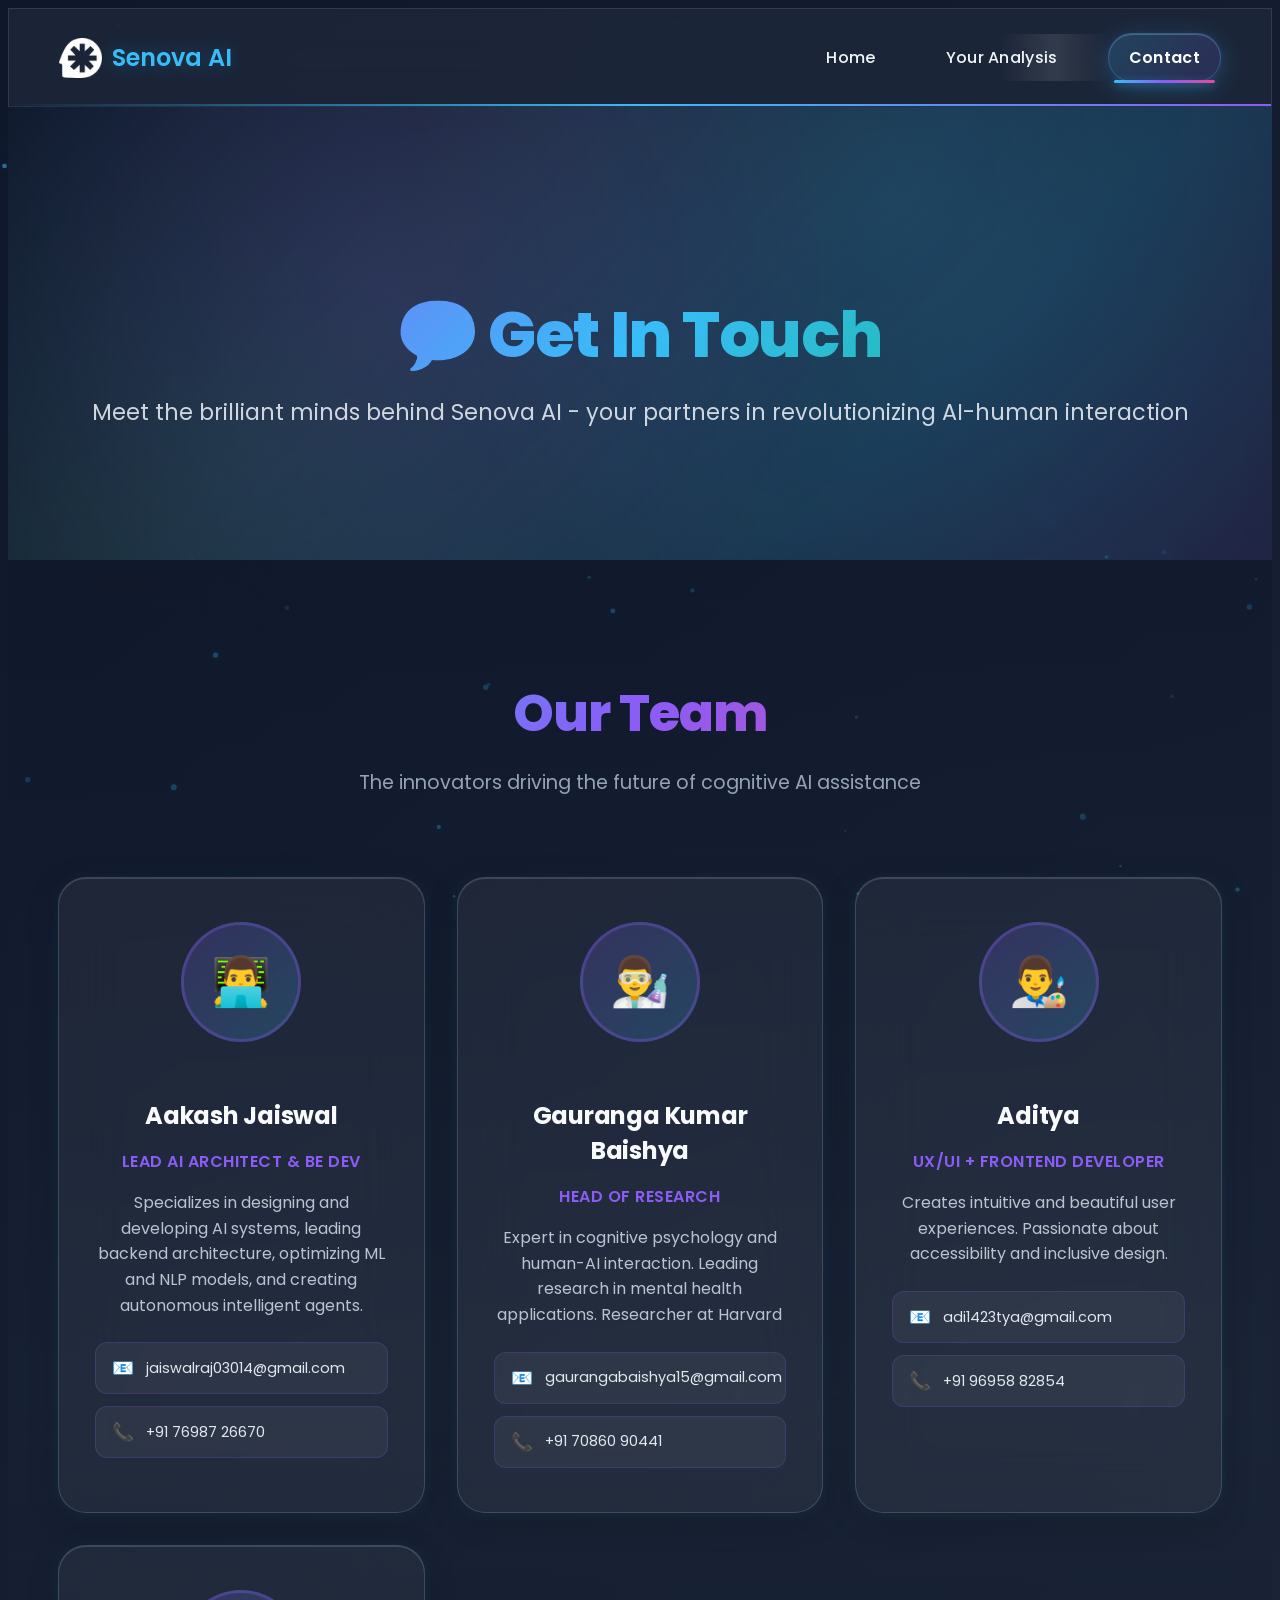
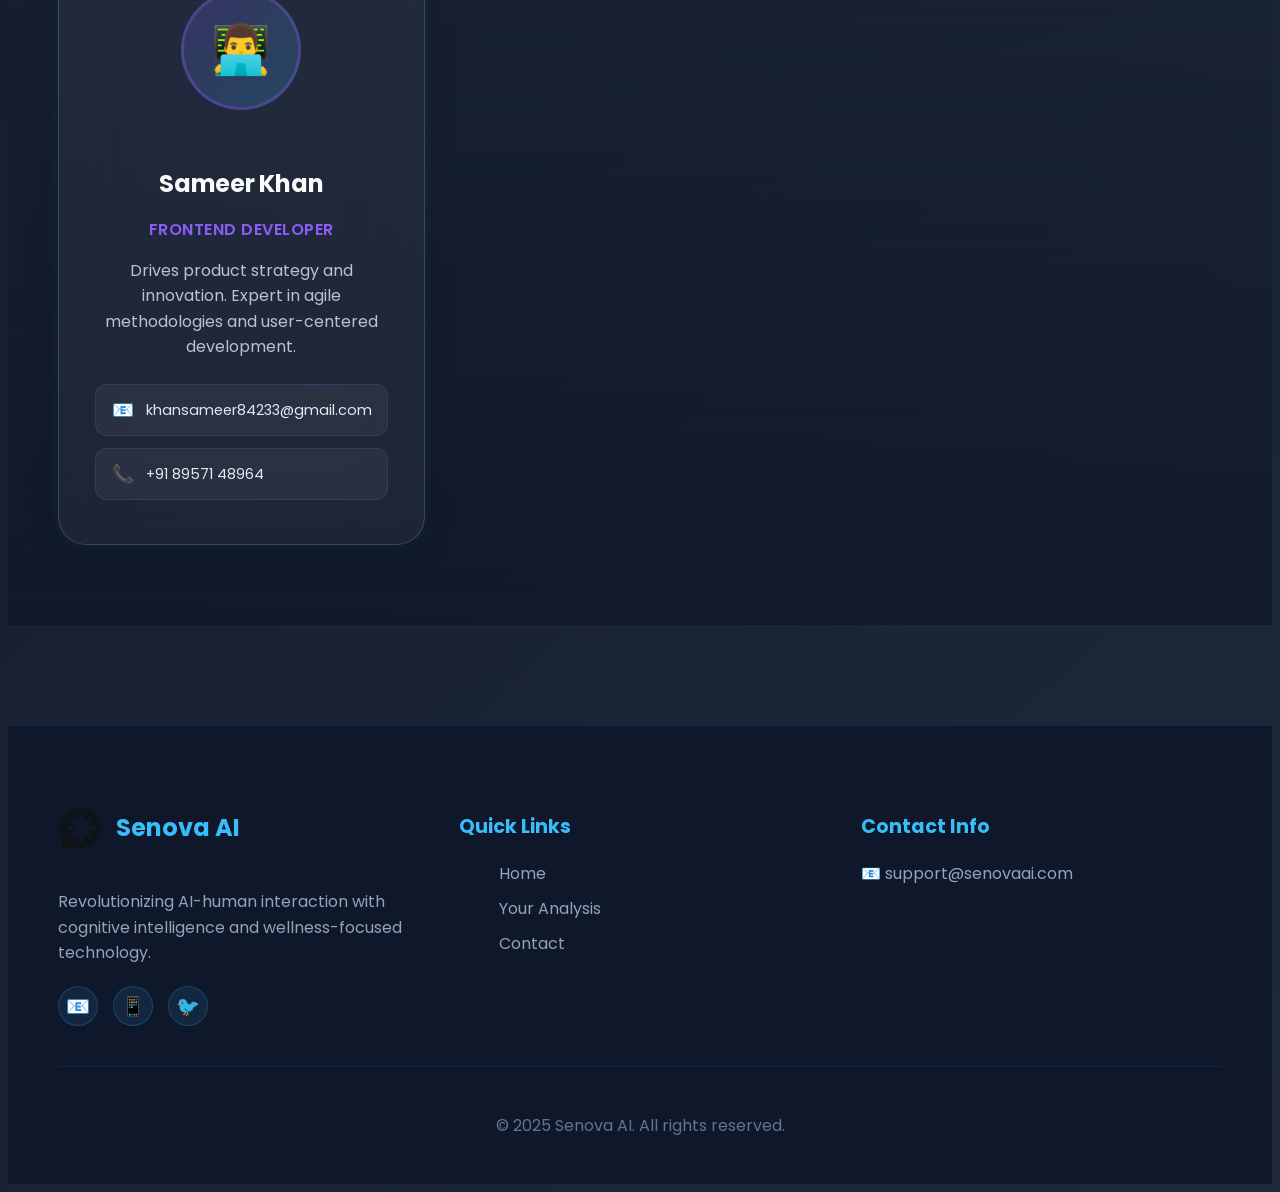
==== contact.html @ 02679a31 "Add senova_frontend code" ====
<!DOCTYPE html>
<html lang="en">
<head>
  <meta charset="UTF-8">
  <meta name="viewport" content="width=device-width, initial-scale=1.0">
  <title>Contact Us - Senova AI</title>
  <link rel="stylesheet" href="css/style.css">
  <link href="https://fonts.googleapis.com/css2?family=Poppins:wght@300;400;500;600;700;800;900&display=swap" rel="stylesheet">
  <script defer src="js/main.js"></script>
</head>
<body>
  <!-- Animated Background Particles -->
  <div class="particles-container">
    <canvas id="particles"></canvas>
  </div>

  <!-- Navigation -->
  <header>
    <nav class="navbar glass-effect">
      <div class="nav-brand">
        <img src="assets/logo.png" alt="Senova AI Logo" class="logo">
        <span class="brand-text">Senova AI</span>
      </div>
      <ul class="nav-menu">
        <li><a href="index.html" class="nav-link">Home</a></li>
        <li><a href="dashboard.html" class="nav-link">Your Analysis</a></li>
        <li><a href="contact.html" class="nav-link active">Contact</a></li>
      </ul>
      <div class="hamburger">
        <span></span>
        <span></span>
        <span></span>
      </div>
    </nav>
  </header>

  <!-- Contact Header -->
  <section class="contact-header">
    <div class="header-content">
      <h1>💬 Get In Touch</h1>
      <p>Meet the brilliant minds behind Senova AI - your partners in revolutionizing AI-human interaction</p>
    </div>
  </section>

  <!-- Team Section -->
  <section class="team-section">
    <div class="team-container">
      <div class="section-header">
        <h2 class="section-title">Our Team</h2>
        <p class="section-subtitle">The innovators driving the future of cognitive AI assistance</p>
      </div>
      
      <div class="team-grid">
        <!-- Team Member 1 -->
        <div class="team-card" data-aos="fade-up">
          <div class="team-avatar">
            <div class="avatar-placeholder">👨‍💻</div>
            <div class="avatar-ring"></div>
          </div>
          <div class="team-info">
            <h3>Aakash Jaiswal</h3>
            <p class="team-role">Lead AI Architect & Be DEV</p>
            <p class="team-bio">Specializes in designing and developing AI systems, leading backend architecture, optimizing ML and NLP models, and creating autonomous intelligent agents.</p>
            <div class="team-contact">
              <a href="mailto:jaiswalraj03014@gmail.com" class="contact-btn">
                <span class="contact-icon">📧</span>
                jaiswalraj03014@gmail.com
              </a>
              <a href="tel:+917698726670" class="contact-btn">
                <span class="contact-icon">📞</span>
                +91 76987 26670
              </a>
            </div>
          </div>
        </div>

        <!-- Team Member 2 -->
        <div class="team-card" data-aos="fade-up" data-aos-delay="100">
          <div class="team-avatar">
            <div class="avatar-placeholder">👨‍🔬</div>
            <div class="avatar-ring"></div>
          </div>
          <div class="team-info">
            <h3>Gauranga Kumar Baishya</h3>
            <p class="team-role">Head of Research</p>
            <p class="team-bio">Expert in cognitive psychology and human-AI interaction. Leading research in mental health applications. Researcher at Harvard</p>
            <div class="team-contact">
              <a href="mailto:gaurangabaishya15@gmail.com" class="contact-btn">
                <span class="contact-icon">📧</span>
                gaurangabaishya15@gmail.com
              </a>
              <a href="tel:+917086090441" class="contact-btn">
                <span class="contact-icon">📞</span>
                +91 70860 90441
              </a>
            </div>
          </div>
        </div>

        <!-- Team Member 3 -->
        <div class="team-card" data-aos="fade-up" data-aos-delay="200">
          <div class="team-avatar">
            <div class="avatar-placeholder">👨‍🎨</div>
            <div class="avatar-ring"></div>
          </div>
          <div class="team-info">
            <h3>Aditya</h3>
            <p class="team-role">UX/UI + Frontend Developer</p>
            <p class="team-bio">Creates intuitive and beautiful user experiences. Passionate about accessibility and inclusive design.</p>
            <div class="team-contact">
              <a href="mailto:adi1423tya@gmail.com" class="contact-btn">
                <span class="contact-icon">📧</span>
                adi1423tya@gmail.com
              </a>
              <a href="tel:+919695882854" class="contact-btn">
                <span class="contact-icon">📞</span>
                +91 96958 82854
              </a>
            </div>
          </div>
        </div>

        <!-- Team Member 4 -->
        <div class="team-card" data-aos="fade-up" data-aos-delay="300">
          <div class="team-avatar">
            <div class="avatar-placeholder">👨‍💻</div>
            <div class="avatar-ring"></div>
          </div>
          <div class="team-info">
            <h3>Sameer Khan</h3>
            <p class="team-role">Frontend Developer</p>
            <p class="team-bio">Drives product strategy and innovation. Expert in agile methodologies and user-centered development.</p>
            <div class="team-contact">
              <a href="mailto:khansameer84233@gmail.com" class="contact-btn">
                <span class="contact-icon">📧</span>
                khansameer84233@gmail.com
              </a>
              <a href="tel:+918957148964" class="contact-btn">
                <span class="contact-icon">📞</span>
                +91 89571 48964
              </a>
            </div>
          </div>
        </div>
      </div>
    </div>

    
  </section>

  <!-- Contact Footer -->
  <footer id="contact" class="footer">
    <div class="footer-content">
      <div class="footer-section">
        <div class="footer-brand">
          <img src="assets/logo.png" alt="Senova AI Logo" class="footer-logo">
          <h3>Senova AI</h3>
        </div>
        <p>Revolutionizing AI-human interaction with cognitive intelligence and wellness-focused technology.</p>
        <div class="social-links">
          <a href="#" class="social-link">📧</a>
          <a href="#" class="social-link">📱</a>
          <a href="#" class="social-link">🐦</a>
        </div>
      </div>
      <div class="footer-section">
        <h4>Quick Links</h4>
        <ul>
          <li><a href="index.html">Home</a></li>
          <li><a href="dashboard.html">Your Analysis</a></li>
          <li><a href="contact.html">Contact</a></li>
        </ul>
      </div>
      <div class="footer-section">
        <h4>Contact Info</h4>
        <p>📧 support@senovaai.com</p>
      </div>
    </div>
    <div class="footer-bottom">
      <p>© 2025 Senova AI. All rights reserved.</p>
    </div>
  </footer>
</body>
</html>
---- css/style.css ----
Skip to main content
Keyboard shortcuts
Accessibility feedback
Drive

New
Home
My Drive
Computers
Shared with me
Recent
Starred
Spam
Trash
Storage
Get more storage


Ask Gemini
Explore these files
Ask about this folder
List highs and lows of each file

Aditya
3:45 AMAditya
69 KB
/* Reset and Base Styles */
* {
  margin: 0;
  padding: 0;
  box-sizing: border-box;
}

html {
  scroll-behavior: smooth;
}

.reduce-motion * {
  animation-duration: 0.01ms !important;
  animation-iteration-count: 1 !important;
  transition-duration: 0.01ms !important;
  scroll-behavior: auto !important;
}

body {
  font-family: 'Poppins', sans-serif;
  background: linear-gradient(135deg, #0f172a 0%, #1e293b 100%);
  color: #f1f5f9;
  overflow-x: hidden;
  min-height: 100vh;
}

/* Animated Background Particles */
.particles-container {
  position: fixed;
  top: 0;
  left: 0;
  width: 100%;
  height: 100%;
  z-index: -1;
  opacity: 0.6;
  background: transparent;
  pointer-events: none;
}

#particles {
  width: 100%;
  height: 100%;
  background: transparent;
  display: block;
}

/* Glass Effect */
.glass-effect {
  background: rgba(30, 41, 59, 0.8);
  backdrop-filter: blur(20px);
  border: 1px solid rgba(255, 255, 255, 0.1);
  -webkit-backdrop-filter: blur(20px);
}

/* Enhanced Glass Effects */
.glass-effect-light {
  background: rgba(241, 245, 249, 0.1);
  backdrop-filter: blur(15px);
  -webkit-backdrop-filter: blur(15px);
  border: 1px solid rgba(255, 255, 255, 0.2);
}

.glass-effect-strong {
  background: rgba(15, 23, 42, 0.9);
  backdrop-filter: blur(25px);
  -webkit-backdrop-filter: blur(25px);
  border: 1px solid rgba(56, 189, 248, 0.2);
  box-shadow: 0 8px 32px rgba(0, 0, 0, 0.3);
}

/* Navigation */
.navbar {
  position: fixed;
  top: 0;
  left: 0;
  right: 0;
  width: 100%;
  display: flex;
  justify-content: space-between;
  align-items: center;
  padding: 20px 50px;
  z-index: 1000;
  transition: all 0.4s cubic-bezier(0.25, 0.46, 0.45, 0.94);
  
  /* Enhanced glassmorphic effect */
  background: rgba(15, 23, 42, 0.85);
  backdrop-filter: blur(20px);
  -webkit-backdrop-filter: blur(20px);
  border-bottom: 1px solid rgba(56, 189, 248, 0.1);
  box-shadow: 
    0 8px 32px rgba(0, 0, 0, 0.3),
    0 2px 16px rgba(56, 189, 248, 0.1);
  
  /* Subtle gradient overlay */
  background-image: linear-gradient(
    135deg,
    rgba(15, 23, 42, 0.9) 0%,
    rgba(30, 41, 59, 0.8) 50%,
    rgba(15, 23, 42, 0.9) 100%
  );
  
  /* Wavy animation */
  position: relative;
  overflow: hidden;
}

.navbar::before {
  content: '';
  position: absolute;
  top: 0;
  left: -100%;
  width: 100%;
  height: 100%;
  background: linear-gradient(
    90deg,
    transparent,
    rgba(56, 189, 248, 0.1),
    rgba(139, 92, 246, 0.1),
    rgba(16, 185, 129, 0.1),
    transparent
  );
  animation: navbarWave 8s ease-in-out infinite;
  z-index: -1;
}

.navbar::after {
  content: '';
  position: absolute;
  bottom: 0;
  left: 0;
  width: 100%;
  height: 2px;
  background: linear-gradient(
    90deg,
    transparent,
    #38bdf8,
    #8b5cf6,
    #10b981,
    transparent
  );
  background-size: 200% 100%;
  animation: navbarGlow 3s ease-in-out infinite;
}

@keyframes navbarWave {
  0% {
    left: -100%;
    opacity: 0;
  }
  50% {
    opacity: 1;
  }
  100% {
    left: 100%;
    opacity: 0;
  }
}

@keyframes navbarGlow {
  0%, 100% {
    background-position: 0% 50%;
    opacity: 0.5;
  }
  50% {
    background-position: 100% 50%;
    opacity: 1;
  }
}

.nav-brand {
  display: flex;
  align-items: center;
  gap: 10px;
}

.logo {
  height: 40px;
  transition: all 0.3s ease;
  /* make logo appear white on dark background */
  filter: invert(1) brightness(1.3) contrast(1.1);
  border-radius: 8px;
}

.logo:hover {
  transform: scale(1.1) rotate(5deg);
  filter: invert(1) brightness(1.5) contrast(1.2) drop-shadow(0 0 8px rgba(56, 189, 248, 0.5));
}

.brand-text {
  font-size: 1.5rem;
  font-weight: 600;
  color: #38bdf8;
  text-shadow: 0 0 20px rgba(56, 189, 248, 0.3);
}

.nav-menu {
  display: flex;
  list-style: none;
  gap: 30px;
}

.nav-link {
  color: #f1f5f9;
  text-decoration: none;
  font-weight: 500;
  position: relative;
  transition: all 0.4s cubic-bezier(0.25, 0.46, 0.45, 0.94);
  padding: 12px 20px;
  border-radius: 24px;
  font-size: 1rem;
  letter-spacing: 0.02em;
  overflow: hidden;
}

.nav-link:hover {
  color: #38bdf8;
  background: rgba(56, 189, 248, 0.08);
  backdrop-filter: blur(15px);
  -webkit-backdrop-filter: blur(15px);
  box-shadow: 
    0 4px 20px rgba(56, 189, 248, 0.15),
    inset 0 1px 0 rgba(255, 255, 255, 0.1);
  transform: translateY(-1px);
}

.nav-link.active {
  color: #ffffff;
  font-weight: 600;
  background: linear-gradient(135deg, 
    rgba(56, 189, 248, 0.2) 0%,
    rgba(139, 92, 246, 0.15) 100%);
  backdrop-filter: blur(20px);
  -webkit-backdrop-filter: blur(20px);
  border: 1px solid rgba(56, 189, 248, 0.3);
  box-shadow: 
    0 6px 25px rgba(56, 189, 248, 0.25),
    0 2px 10px rgba(139, 92, 246, 0.1),
    inset 0 1px 0 rgba(255, 255, 255, 0.2);
  transform: translateY(-2px);
  position: relative;
  overflow: hidden;
}

.nav-link.active::before {
  content: '';
  position: absolute;
  top: 0;
  left: -100%;
  width: 100%;
  height: 100%;
  background: linear-gradient(90deg, 
    transparent, 
    rgba(255, 255, 255, 0.1), 
    transparent);
  animation: shimmer 3s ease-in-out infinite;
}

@keyframes shimmer {
  0% {
    left: -100%;
  }
  50% {
    left: 100%;
  }
  100% {
    left: 100%;
  }
}

.nav-link::after {
  content: '';
  position: absolute;
  bottom: -2px;
  left: 50%;
  width: 0;
  height: 3px;
  background: linear-gradient(90deg, #38bdf8, #8b5cf6, #ec4899);
  border-radius: 2px;
  transition: all 0.4s cubic-bezier(0.25, 0.46, 0.45, 0.94);
  transform: translateX(-50%);
  opacity: 0;
}

.nav-link:hover::after {
  width: 85%;
  opacity: 0.7;
}

.nav-link.active::after {
  width: 90%;
  opacity: 1;
  box-shadow: 0 2px 8px rgba(56, 189, 248, 0.4);
}

/* Hamburger Menu */
.hamburger {
  display: none;
  flex-direction: column;
  cursor: pointer;
  gap: 4px;
}

.hamburger span {
  width: 25px;
  height: 3px;
  background: #f1f5f9;
  transition: all 0.3s ease;
  border-radius: 2px;
}

.hamburger.active span:nth-child(1) {
  transform: rotate(45deg) translate(5px, 5px);
}

.hamburger.active span:nth-child(2) {
  opacity: 0;
}

.hamburger.active span:nth-child(3) {
  transform: rotate(-45deg) translate(7px, -6px);
}

/* Hero Section */
.hero {
  display: flex;
  align-items: center;
  justify-content: center;
  min-height: 100vh;
  padding: 100px 20px 50px;
  position: relative;
  overflow: hidden;
  width: 100%;
}

.hero-content {
  display: grid;
  grid-template-columns: 1fr 1fr;
  gap: 60px;
  width: 100%;
  align-items: center;
  max-width: 1400px;
  margin: 0 auto;
  padding: 0;
  position: relative;
  z-index: 2;
}

.hero-text {
  z-index: 2;
}

.typing-container h1 {
  font-size: clamp(1.8rem, 4.5vw, 3.5rem);
  font-weight: 700;
  line-height: 1.1;
  margin-bottom: 30px;
  word-break: break-word;
  overflow-wrap: anywhere;
  max-width: 100%;
}

.highlight {
  background: linear-gradient(45deg, #38bdf8, #06b6d4, #8b5cf6);
  background-size: 300% 300%;
  background-clip: text;
  -webkit-background-clip: text;
  -webkit-text-fill-color: transparent;
  animation: gradientShift 3s ease-in-out infinite;
}

@keyframes gradientShift {
  0%, 100% { background-position: 0% 50%; }
  50% { background-position: 100% 50%; }
}

/* Typewriter Effect */
#typewriter {
  border-right: 3px solid #38bdf8;
  animation: blink 1s infinite;
}

@keyframes blink {
  0%, 50% { border-color: #38bdf8; }
  51%, 100% { border-color: transparent; }
}

.hero-description {
  font-size: clamp(1rem, 2.2vw, 1.3rem);
  color: #cbd5e1;
  margin-bottom: 40px;
  line-height: 1.6;
}

.hero-buttons {
  display: flex;
  gap: 20px;
  margin-bottom: 50px;
}

/* Buttons */
.btn {
  display: inline-flex;
  align-items: center;
  gap: 10px;
  padding: 15px 30px;
  border: none;
  border-radius: 50px;
  font-weight: 600;
  text-decoration: none;
  transition: all 0.3s ease;
  position: relative;
  overflow: hidden;
  cursor: pointer;
  font-size: 1rem;
}

.primary-btn {
  background: linear-gradient(45deg, #38bdf8, #06b6d4);
  color: #0f172a;
  box-shadow: 0 10px 40px rgba(56, 189, 248, 0.3);
}

.primary-btn:hover {
  transform: translateY(-3px);
  box-shadow: 0 20px 60px rgba(56, 189, 248, 0.4);
}

.secondary-btn {
  background: transparent;
  color: #f1f5f9;
  border: 2px solid #38bdf8;
}

.secondary-btn:hover {
  background: rgba(56, 189, 248, 0.1);
  transform: translateY(-2px);
}

.pulse-animation {
  animation: pulse 2s infinite;
}

@keyframes pulse {
  0% { box-shadow: 0 10px 40px rgba(56, 189, 248, 0.3); }
  50% { box-shadow: 0 20px 80px rgba(56, 189, 248, 0.6); }
  100% { box-shadow: 0 10px 40px rgba(56, 189, 248, 0.3); }
}

/* Ripple Effect */
.btn-ripple {
  position: absolute;
  top: 50%;
  left: 50%;
  width: 0;
  height: 0;
  border-radius: 50%;
  background: rgba(255, 255, 255, 0.3);
  transform: translate(-50%, -50%);
  transition: width 0.6s, height 0.6s;
}

.btn:active .btn-ripple {
  width: 300px;
  height: 300px;
}

/* Stats Bar */
.stats-bar {
  display: flex;
  gap: 40px;
  margin-top: 30px;
}

.stat {
  text-align: center;
}

.stat-number {
  display: block;
  font-size: 2rem;
  font-weight: 700;
  color: #38bdf8;
  text-shadow: 0 0 20px rgba(56, 189, 248, 0.3);
}

.stat-label {
  display: block;
  font-size: 0.9rem;
  color: #94a3b8;
  margin-top: 5px;
}

/* Hero Visual */
.hero-visual {
  position: relative;
  display: flex;
  justify-content: center;
  align-items: center;
}

.dashboard-mockup {
  background: rgba(30, 41, 59, 0.9);
  border-radius: 20px;
  border: 1px solid rgba(56, 189, 248, 0.2);
  box-shadow: 0 25px 80px rgba(0, 0, 0, 0.3);
  backdrop-filter: blur(20px);
  overflow: hidden;
  width: 400px;
  height: 300px;
  animation: float 3s ease-in-out infinite;
}

@keyframes float {
  0%, 100% { transform: translateY(0px); }
  50% { transform: translateY(-20px); }
}

.mockup-header {
  display: flex;
  align-items: center;
  justify-content: space-between;
  padding: 15px 20px;
  background: rgba(15, 23, 42, 0.8);
  border-bottom: 1px solid rgba(56, 189, 248, 0.1);
}

.mockup-controls {
  display: flex;
  gap: 8px;
}

.control {
  width: 12px;
  height: 12px;
  border-radius: 50%;
}

.control.red { background: #ef4444; }
.control.yellow { background: #f59e0b; }
.control.green { background: #10b981; }

.mockup-title {
  font-size: 0.9rem;
  color: #94a3b8;
}

.mockup-content {
  padding: 20px;
  height: calc(100% - 60px);
  display: flex;
  flex-direction: column;
  gap: 20px;
}

.chart-container {
  flex: 1;
  position: relative;
}

.mockup-stats {
  display: flex;
  justify-content: space-around;
}

.mock-stat {
  text-align: center;
  padding: 10px;
  border-radius: 10px;
  background: rgba(56, 189, 248, 0.1);
}

.mock-stat.positive { border: 2px solid #10b981; }
.mock-stat.neutral { border: 2px solid #3b82f6; }
.mock-stat.negative { border: 2px solid #ef4444; }

.mock-icon {
  font-size: 1.2rem;
  display: block;
  margin-bottom: 5px;
}

.mock-value {
  font-weight: 700;
  color: #38bdf8;
  display: block;
}

.mock-label {
  font-size: 0.8rem;
  color: #94a3b8;
}

/* Floating Elements */
.floating-elements {
  position: absolute;
  width: 100%;
  height: 100%;
  pointer-events: none;
}

.float-element {
  position: absolute;
  font-size: 2rem;
  animation: floatAround 8s ease-in-out infinite;
  animation-delay: var(--delay);
  opacity: 0.7;
}

.float-element:nth-child(1) { top: 10%; left: 10%; }
.float-element:nth-child(2) { top: 20%; right: 10%; }
.float-element:nth-child(3) { bottom: 30%; left: 20%; }
.float-element:nth-child(4) { bottom: 10%; right: 20%; }

@keyframes floatAround {
  0%, 100% { transform: translateY(0px) rotate(0deg); }
  25% { transform: translateY(-20px) rotate(5deg); }
  50% { transform: translateY(-10px) rotate(-5deg); }
  75% { transform: translateY(-30px) rotate(3deg); }
}

/* Features Section */
.features {
  padding: 100px 50px;
  background: rgba(15, 23, 42, 0.5);
}

.section-header {
  text-align: center;
  margin-bottom: 80px;
}

.section-title {
  font-size: 3.2rem;
  font-weight: 800;
  margin-bottom: 24px;
  background: linear-gradient(135deg, #38bdf8, #8b5cf6, #ec4899);
  -webkit-background-clip: text;
  -webkit-text-fill-color: transparent;
  background-clip: text;
  letter-spacing: -0.02em;
  line-height: 1.2;
}

.section-subtitle {
  font-size: 1.2rem;
  color: #94a3b8;
  max-width: 600px;
  margin: 0 auto;
}

.feature-grid {
  display: grid;
  grid-template-columns: repeat(auto-fit, minmax(350px, 1fr));
  gap: 40px;
  margin-top: 60px;
}

.feature-card {
  background: rgba(30, 41, 59, 0.8);
  border-radius: 20px;
  padding: 40px 30px;
  text-align: center;
  border: 1px solid rgba(56, 189, 248, 0.1);
  transition: all 0.4s ease;
  position: relative;
  overflow: hidden;
}

.feature-card::before {
  content: '';
  position: absolute;
  top: -50%;
  left: -50%;
  width: 200%;
  height: 200%;
  background: conic-gradient(from 0deg, transparent, rgba(56, 189, 248, 0.1), transparent);
  animation: rotate 4s linear infinite;
  opacity: 0;
  transition: opacity 0.3s;
}

.feature-card:hover::before {
  opacity: 1;
}

.feature-card:hover {
  transform: translateY(-10px);
  box-shadow: 0 30px 80px rgba(56, 189, 248, 0.2);
}

@keyframes rotate {
  100% { transform: rotate(360deg); }
}

.feature-icon {
  margin-bottom: 30px;
  position: relative;
  z-index: 2;
}

.icon-wrapper {
  display: inline-block;
  font-size: 3rem;
  padding: 20px;
  background: linear-gradient(45deg, #38bdf8, #06b6d4);
  border-radius: 20px;
  color: #0f172a;
  box-shadow: 0 15px 40px rgba(56, 189, 248, 0.3);
  transition: transform 0.3s ease;
}

.feature-card:hover .icon-wrapper {
  transform: scale(1.1) rotate(5deg);
}

.feature-card h3 {
  font-size: 1.5rem;
  margin-bottom: 20px;
  color: #f1f5f9;
  position: relative;
  z-index: 2;
}

.feature-card p {
  color: #94a3b8;
  line-height: 1.6;
  margin-bottom: 30px;
  position: relative;
  z-index: 2;
}

.feature-demo {
  background: rgba(15, 23, 42, 0.8);
  border-radius: 15px;
  padding: 20px;
  margin-top: 20px;
  position: relative;
  z-index: 2;
}

/* Demo Animations */
.demo-notification {
  display: flex;
  align-items: center;
  gap: 10px;
  padding: 10px 15px;
  background: rgba(16, 185, 129, 0.2);
  border: 1px solid #10b981;
  border-radius: 10px;
  color: #10b981;
  animation: slideIn 2s ease-in-out infinite;
}

@keyframes slideIn {
  0%, 100% { transform: translateX(-20px); opacity: 0; }
  50% { transform: translateX(0); opacity: 1; }
}

.demo-chart {
  display: flex;
  align-items: end;
  gap: 8px;
  height: 60px;
  justify-content: center;
}

.chart-bar {
  width: 20px;
  background: linear-gradient(to top, #38bdf8, #06b6d4);
  border-radius: 4px 4px 0 0;
  animation: growBar 2s ease-in-out infinite;
}

.chart-bar:nth-child(2) { animation-delay: 0.2s; }
.chart-bar:nth-child(3) { animation-delay: 0.4s; }
.chart-bar:nth-child(4) { animation-delay: 0.6s; }

@keyframes growBar {
  0%, 100% { transform: scaleY(0.3); }
  50% { transform: scaleY(1); }
}

.demo-browser {
  background: rgba(0, 0, 0, 0.3);
  border-radius: 8px;
  padding: 15px;
}

.browser-notification {
  display: flex;
  align-items: center;
  gap: 10px;
  padding: 8px 12px;
  background: rgba(239, 68, 68, 0.2);
  border: 1px solid #ef4444;
  border-radius: 8px;
  color: #ef4444;
  font-size: 0.9rem;
  animation: bounce 1.5s ease-in-out infinite;
}

@keyframes bounce {
  0%, 100% { transform: translateY(0); }
  50% { transform: translateY(-5px); }
}

/* Interactive Demo Section */
.demo-section {
  padding: 100px 50px;
  background: linear-gradient(135deg, rgba(15, 23, 42, 0.9), rgba(30, 41, 59, 0.9));
}

.demo-container {
  max-width: 1200px;
  margin: 0 auto;
  text-align: center;
}

.demo-container h2 {
  font-size: 2.5rem;
  margin-bottom: 60px;
  color: #38bdf8;
}

.chat-demo {
  display: grid;
  grid-template-columns: 1fr 300px;
  gap: 30px;
  background: rgba(30, 41, 59, 0.6);
  border-radius: 20px;
  overflow: hidden;
  border: 1px solid rgba(56, 189, 248, 0.2);
}

.chat-window {
  background: rgba(15, 23, 42, 0.8);
  display: flex;
  flex-direction: column;
  height: 500px;
}

.chat-header {
  display: flex;
  justify-content: space-between;
  align-items: center;
  padding: 20px;
  border-bottom: 1px solid rgba(56, 189, 248, 0.1);
  background: rgba(0, 0, 0, 0.2);
}

.chat-title {
  font-weight: 600;
  color: #f1f5f9;
}

.chat-status {
  display: flex;
  align-items: center;
  gap: 8px;
  color: #10b981;
  font-size: 0.9rem;
}

.status-dot {
  width: 8px;
  height: 8px;
  background: #10b981;
  border-radius: 50%;
  animation: pulse-dot 2s infinite;
}

@keyframes pulse-dot {
  0%, 100% { opacity: 1; }
  50% { opacity: 0.5; }
}

.chat-messages {
  flex: 1;
  padding: 20px;
  overflow-y: auto;
  display: flex;
  flex-direction: column;
  gap: 15px;
}

.message {
  display: flex;
  gap: 12px;
  align-items: flex-start;
  animation: fadeInUp 0.5s ease;
}

@keyframes fadeInUp {
  from {
    opacity: 0;
    transform: translateY(20px);
  }
  to {
    opacity: 1;
    transform: translateY(0);
  }
}

.message-avatar {
  width: 35px;
  height: 35px;
  border-radius: 50%;
  display: flex;
  align-items: center;
  justify-content: center;
  font-size: 1.2rem;
  flex-shrink: 0;
}

.ai-message .message-avatar {
  background: linear-gradient(45deg, #38bdf8, #06b6d4);
}

.user-message .message-avatar {
  background: linear-gradient(45deg, #8b5cf6, #a855f7);
}

.message-content {
  background: rgba(30, 41, 59, 0.8);
  border-radius: 15px 15px 15px 5px;
  padding: 12px 16px;
  max-width: 80%;
}

.user-message .message-content {
  background: rgba(56, 189, 248, 0.2);
  border-radius: 15px 15px 5px 15px;
  margin-left: auto;
}

.message-time {
  font-size: 0.8rem;
  color: #64748b;
  margin-top: 5px;
  display: block;
}

.chat-input-container {
  display: flex;
  padding: 20px;
  gap: 12px;
  border-top: 1px solid rgba(56, 189, 248, 0.1);
  background: rgba(0, 0, 0, 0.2);
}

.chat-input {
  flex: 1;
  padding: 12px 16px;
  border: none;
  border-radius: 25px;
  background: rgba(30, 41, 59, 0.8);
  color: #f1f5f9;
  font-size: 0.9rem;
  outline: none;
  transition: all 0.3s ease;
}

.chat-input:focus {
  background: rgba(30, 41, 59, 1);
  box-shadow: 0 0 20px rgba(56, 189, 248, 0.3);
}

.send-btn {
  width: 45px;
  height: 45px;
  border: none;
  border-radius: 50%;
  background: linear-gradient(45deg, #38bdf8, #06b6d4);
  color: #0f172a;
  cursor: pointer;
  transition: all 0.3s ease;
  font-size: 1.2rem;
}

.send-btn:hover {
  transform: scale(1.1);
  box-shadow: 0 10px 30px rgba(56, 189, 248, 0.4);
}

.analysis-panel {
  background: rgba(15, 23, 42, 0.9);
  padding: 30px 20px;
  border-left: 1px solid rgba(56, 189, 248, 0.1);
}

.analysis-panel h3 {
  color: #38bdf8;
  margin-bottom: 30px;
  text-align: center;
}

.analysis-metrics {
  display: flex;
  flex-direction: column;
  gap: 30px;
}

.metric {
  text-align: center;
}

.metric-label {
  display: block;
  color: #94a3b8;
  font-size: 0.9rem;
  margin-bottom: 15px;
}

.sentiment-indicator {
  width: 100%;
  height: 8px;
  background: rgba(30, 41, 59, 0.8);
  border-radius: 4px;
  overflow: hidden;
  margin-bottom: 10px;
}

.sentiment-bar {
  height: 100%;
  background: linear-gradient(45deg, #ef4444, #f59e0b, #10b981);
  border-radius: 4px;
  width: 60%;
  transition: width 0.5s ease;
}

.sentiment-text {
  color: #f1f5f9;
  font-weight: 600;
}

.progress-ring {
  position: relative;
  display: inline-block;
}

.progress-ring svg {
  transform: rotate(-90deg);
}

.progress-ring-bg,
.progress-ring-fill {
  fill: none;
  stroke-width: 4;
}

.progress-ring-bg {
  stroke: rgba(30, 41, 59, 0.8);
}

.progress-ring-fill {
  stroke: #38bdf8;
  stroke-dasharray: 157;
  stroke-dashoffset: 157;
  transition: stroke-dashoffset 0.5s ease;
}

.progress-text {
  position: absolute;
  top: 50%;
  left: 50%;
  transform: translate(-50%, -50%);
  font-weight: 600;
  color: #38bdf8;
  font-size: 0.9rem;
}

/* Testimonials */
.testimonials {
  padding: 100px 50px;
  text-align: center;
  background: rgba(0, 0, 0, 0.2);
}

.testimonials h2 {
  font-size: 2.5rem;
  margin-bottom: 60px;
  color: #38bdf8;
}

.testimonial-slider {
  position: relative;
  max-width: 800px;
  margin: 0 auto;
  height: 200px;
  overflow: hidden;
}

.testimonial {
  position: absolute;
  width: 100%;
  opacity: 0;
  transform: translateX(100%);
  transition: all 0.5s ease;
}

.testimonial.active {
  opacity: 1;
  transform: translateX(0);
}

.testimonial-content {
  background: rgba(30, 41, 59, 0.8);
  border-radius: 20px;
  padding: 40px;
  border: 1px solid rgba(56, 189, 248, 0.1);
}

.testimonial-content p {
  font-size: 1.2rem;
  color: #f1f5f9;
  margin-bottom: 30px;
  font-style: italic;
  line-height: 1.6;
}

.testimonial-author {
  display: flex;
  align-items: center;
  gap: 15px;
  justify-content: center;
}

.author-avatar {
  font-size: 2rem;
}

.author-info {
  text-align: left;
}

.author-name {
  display: block;
  font-weight: 600;
  color: #38bdf8;
}

.author-title {
  display: block;
  color: #94a3b8;
  font-size: 0.9rem;
}

.testimonial-dots {
  display: flex;
  justify-content: center;
  gap: 10px;
  margin-top: 30px;
}

.dot {
  width: 12px;
  height: 12px;
  border-radius: 50%;
  background: rgba(56, 189, 248, 0.3);
  cursor: pointer;
  transition: all 0.3s ease;
}

.dot.active {
  background: #38bdf8;
  transform: scale(1.2);
}

/* Dashboard Specific Styles - Redesigned */
.dashboard-header {
  position: relative;
  padding: 140px 50px 80px;
  background: linear-gradient(135deg, 
    rgba(15, 23, 42, 0.95) 0%,
    rgba(30, 41, 59, 0.9) 35%,
    rgba(56, 189, 248, 0.15) 70%,
    rgba(139, 92, 246, 0.1) 100%);
  overflow: hidden;
  backdrop-filter: blur(10px);
  -webkit-backdrop-filter: blur(10px);
}

.dashboard-header::before {
  content: '';
  position: absolute;
  top: 0;
  left: 0;
  right: 0;
  bottom: 0;
  background: 
    radial-gradient(circle at 20% 50%, rgba(56, 189, 248, 0.15) 0%, transparent 50%),
    radial-gradient(circle at 80% 20%, rgba(139, 92, 246, 0.15) 0%, transparent 50%),
    radial-gradient(circle at 40% 80%, rgba(16, 185, 129, 0.1) 0%, transparent 50%);
  z-index: 1;
}

.header-content {
  position: relative;
  z-index: 2;
  max-width: 1200px;
  margin: 0 auto;
  text-align: center;
}

.header-content h1 {
  font-size: clamp(2.5rem, 6vw, 4rem);
  font-weight: 800;
  margin-bottom: 24px;
  background: linear-gradient(135deg, #38bdf8 0%, #8b5cf6 50%, #06b6d4 100%);
  -webkit-background-clip: text;
  -webkit-text-fill-color: transparent;
  background-clip: text;
  line-height: 1.1;
  letter-spacing: -0.02em;
}

.header-content p {
  font-size: clamp(1.1rem, 2.5vw, 1.4rem);
  color: #e2e8f0;
  margin-bottom: 50px;
  font-weight: 400;
  line-height: 1.6;
  opacity: 0.9;
}

.dashboard-stats {
  display: grid;
  grid-template-columns: repeat(auto-fit, minmax(200px, 1fr));
  gap: 30px;
  margin-top: 50px;
  max-width: 800px;
  margin-left: auto;
  margin-right: auto;
}

.quick-stat {
  background: rgba(255, 255, 255, 0.08);
  backdrop-filter: blur(25px);
  -webkit-backdrop-filter: blur(25px);
  border: 1px solid rgba(56, 189, 248, 0.3);
  border-radius: 24px;
  padding: 32px 24px;
  text-align: center;
  position: relative;
  overflow: hidden;
  transition: all 0.4s cubic-bezier(0.25, 0.46, 0.45, 0.94);
  box-shadow: 
    0 8px 32px rgba(0, 0, 0, 0.2),
    0 2px 16px rgba(56, 189, 248, 0.1),
    inset 0 1px 0 rgba(255, 255, 255, 0.1);
}

.quick-stat::before {
  content: '';
  position: absolute;
  top: 0;
  left: -100%;
  width: 100%;
  height: 100%;
  background: linear-gradient(90deg, transparent, rgba(56, 189, 248, 0.1), transparent);
  transition: left 0.8s ease;
}

.quick-stat:hover::before {
  left: 100%;
}

.quick-stat:hover {
  transform: translateY(-10px) scale(1.02);
  border-color: rgba(56, 189, 248, 0.5);
  background: rgba(255, 255, 255, 0.12);
  box-shadow: 
    0 24px 48px rgba(0, 0, 0, 0.25),
    0 8px 24px rgba(56, 189, 248, 0.2),
    0 0 0 1px rgba(56, 189, 248, 0.4),
    inset 0 1px 0 rgba(255, 255, 255, 0.2);
}

.dashboard-stats .stat-value {
  font-size: 3rem;
  font-weight: 900;
  background: linear-gradient(135deg, #38bdf8, #06b6d4);
  -webkit-background-clip: text;
  -webkit-text-fill-color: transparent;
  background-clip: text;
  display: block;
  margin-bottom: 8px;
  text-shadow: none;
}

.dashboard-stats .stat-label {
  color: #cbd5e1;
  font-size: 1rem;
  font-weight: 500;
  margin-top: 8px;
  display: block;
  text-transform: uppercase;
  letter-spacing: 0.5px;
}

/* Dashboard Grid - Redesigned */
.dashboard {
  padding: 60px 50px 80px;
  background: linear-gradient(180deg, 
    rgba(15, 23, 42, 0.6) 0%,
    rgba(30, 41, 59, 0.4) 35%,
    rgba(15, 23, 42, 0.85) 100%);
  min-height: 100vh;
  position: relative;
  contain: layout style paint;
}

.dashboard-grid {
  display: grid !important;
  grid-template-columns: repeat(12, 1fr);
  gap: 24px;
  max-width: 1600px;
  margin: 0 auto;
  visibility: visible;
  min-height: 500px;
}

.card {
  position: relative;
  background: rgba(255, 255, 255, 0.05);
  backdrop-filter: blur(30px);
  -webkit-backdrop-filter: blur(30px);
  border-radius: 28px;
  border: 1px solid rgba(255, 255, 255, 0.12);
  transition: all 0.4s cubic-bezier(0.25, 0.46, 0.45, 0.94);
  overflow: visible;
  contain: layout style paint;
  will-change: transform;
  
  /* Enhanced shadow system */
  box-shadow: 
    0 8px 32px rgba(0, 0, 0, 0.2),
    0 2px 16px rgba(56, 189, 248, 0.08),
    inset 0 1px 0 rgba(255, 255, 255, 0.15);
}

.card::before {
  content: '';
  position: absolute;
  top: 0;
  left: 0;
  right: 0;
  height: 1px;
  background: linear-gradient(90deg, 
    transparent, 
    rgba(56, 189, 248, 0.5), 
    rgba(139, 92, 246, 0.5), 
    transparent);
  opacity: 0;
  transition: opacity 0.4s ease;
}

.card:hover {
  transform: translateY(-12px) scale(1.025);
  border-color: rgba(56, 189, 248, 0.4);
  background: rgba(255, 255, 255, 0.08);
  box-shadow: 
    0 32px 64px rgba(0, 0, 0, 0.3),
    0 16px 32px rgba(56, 189, 248, 0.2),
    0 0 0 1px rgba(56, 189, 248, 0.3),
    inset 0 1px 0 rgba(255, 255, 255, 0.25);
}

.card:hover::before {
  opacity: 1;
}

/* Grid positioning for different card sizes */
.large-card {
  grid-column: span 8;
}

.medium-card {
  grid-column: span 6;
}

.small-card {
  grid-column: span 4;
}

/* Card Header - Redesigned */
.card-header {
  display: flex;
  justify-content: space-between;
  align-items: center;
  padding: 32px 32px 24px;
  border-bottom: 1px solid rgba(255, 255, 255, 0.08);
  background: linear-gradient(135deg, 
    rgba(56, 189, 248, 0.05) 0%, 
    rgba(139, 92, 246, 0.03) 100%);
  position: relative;
}

.card-header::after {
  content: '';
  position: absolute;
  bottom: 0;
  left: 32px;
  right: 32px;
  height: 1px;
  background: linear-gradient(90deg, 
    transparent,
    rgba(56, 189, 248, 0.3),
    transparent);
}

.card-header h3 {
  color: #f8fafc;
  font-size: 1.5rem;
  font-weight: 800;
  letter-spacing: -0.02em;
  background: linear-gradient(135deg, #f8fafc 0%, #38bdf8 50%, #8b5cf6 100%);
  -webkit-background-clip: text;
  -webkit-text-fill-color: transparent;
  background-clip: text;
  line-height: 1.3;
}

.card-actions {
  display: flex;
  gap: 12px;
}

.action-btn {
  padding: 10px 16px;
  background: rgba(56, 189, 248, 0.1);
  border: 1px solid rgba(56, 189, 248, 0.2);
  border-radius: 12px;
  color: #38bdf8;
  cursor: pointer;
  transition: all 0.3s cubic-bezier(0.25, 0.46, 0.45, 0.94);
  font-weight: 500;
  font-size: 0.9rem;
  backdrop-filter: blur(10px);
  -webkit-backdrop-filter: blur(10px);
}

.action-btn:hover {
  background: rgba(56, 189, 248, 0.2);
  border-color: rgba(56, 189, 248, 0.4);
  transform: translateY(-2px);
  box-shadow: 0 8px 20px rgba(56, 189, 248, 0.2);
}

.card-content {
  padding: 32px;
  position: relative;
}

/* Mock Sentiment Chart Styles */
.mock-sentiment-chart {
  width: 100%;
  height: 300px;
  display: flex;
  align-items: center;
  justify-content: center;
  position: relative;
}

.chart-container {
  position: relative;
  width: 250px;
  height: 250px;
}

.doughnut-chart {
  position: relative;
  width: 100%;
  height: 100%;
  border-radius: 50%;
  background: conic-gradient(
    #10b981 0deg 162deg,
    #3b82f6 162deg 252deg,
    #8b5cf6 252deg 306deg,
    #ef4444 306deg 342deg,
    #f59e0b 342deg 360deg
  );
  display: flex;
  align-items: center;
  justify-content: center;
  animation: chartRotate 2s ease-in-out;
}

.chart-center {
  position: absolute;
  width: 120px;
  height: 120px;
  background: #0f172a;
  border-radius: 50%;
  display: flex;
  flex-direction: column;
  align-items: center;
  justify-content: center;
  z-index: 2;
}

.center-value {
  font-size: 24px;
  font-weight: 700;
  color: #f1f5f9;
  line-height: 1;
}

.center-label {
  font-size: 12px;
  color: #94a3b8;
  margin-top: 4px;
}

.chart-segment {
  position: absolute;
  width: 100%;
  height: 100%;
  border-radius: 50%;
  cursor: pointer;
  transition: all 0.3s ease;
}

.chart-segment:hover {
  transform: scale(1.05);
  filter: brightness(1.2);
}

@keyframes chartRotate {
  from {
    transform: rotate(-90deg);
    opacity: 0;
  }
  to {
    transform: rotate(0deg);
    opacity: 1;
  }
}

.sentiment-legend {
  display: flex;
  justify-content: space-around;
  margin-top: 24px;
  padding-top: 20px;
  border-top: 1px solid rgba(255, 255, 255, 0.1);
}

.legend-item {
  display: flex;
  align-items: center;
  gap: 8px;
  font-size: 0.9rem;
  color: #94a3b8;
}

.legend-color {
  width: 12px;
  height: 12px;
  border-radius: 3px;
}

.legend-color.positive { background: #10b981; }
.legend-color.neutral { background: #3b82f6; }
.legend-color.excited { background: #8b5cf6; }
.legend-color.negative { background: #ef4444; }
.legend-color.concerned { background: #f59e0b; }

/* Mock Trends Chart Styles */
.mock-trends-chart {
  width: 100%;
  height: 250px;
  position: relative;
}

.chart-legend {
  display: flex;
  justify-content: center;
  gap: 24px;
  margin-bottom: 20px;
}

.chart-legend .legend-item {
  display: flex;
  align-items: center;
  gap: 8px;
  font-size: 12px;
  color: #94a3b8;
}

.legend-line {
  width: 20px;
  height: 3px;
  border-radius: 2px;
}

.legend-line.engagement {
  background: #38bdf8;
}

.legend-line.productivity {
  background: #10b981;
}

.line-chart-container {
  position: relative;
  width: 100%;
  height: 180px;
  background: rgba(15, 23, 42, 0.3);
  border-radius: 8px;
  padding: 20px;
  overflow: hidden;
}

.chart-grid {
  position: absolute;
  top: 20px;
  left: 20px;
  right: 20px;
  bottom: 40px;
  display: flex;
  flex-direction: column;
  justify-content: space-between;
}

.grid-line {
  height: 1px;
  background: rgba(255, 255, 255, 0.1);
  width: 100%;
}

.chart-lines {
  position: relative;
  width: 100%;
  height: 100%;
}

.trends-svg {
  width: 100%;
  height: 100%;
  position: absolute;
  top: 0;
  left: 0;
}

.trend-line {
  stroke-dasharray: 1000;
  stroke-dashoffset: 1000;
  animation: drawLine 2s ease-in-out forwards;
}

.trend-line.engagement {
  animation-delay: 0.5s;
}

.trend-line.productivity {
  animation-delay: 1s;
}

.data-point {
  opacity: 0;
  animation: showPoints 0.5s ease-in-out forwards;
}

.data-point.engagement {
  animation-delay: 2s;
}

.data-point.productivity {
  animation-delay: 2.2s;
}

.data-point:hover {
  r: 6;
  filter: drop-shadow(0 0 8px currentColor);
  transition: all 0.3s ease;
}

.chart-labels {
  position: absolute;
  bottom: 0;
  left: 20px;
  right: 20px;
  display: flex;
  justify-content: space-between;
  padding: 8px 0;
}

.chart-labels .label {
  font-size: 11px;
  color: #64748b;
  text-align: center;
  flex: 1;
}

@keyframes drawLine {
  to {
    stroke-dashoffset: 0;
  }
}

@keyframes showPoints {
  to {
    opacity: 1;
  }
}

/* Engagement Meter - Fixed */
.engagement-meter {
  text-align: center;
  margin-bottom: 24px;
  padding: 20px;
  background: rgba(56, 189, 248, 0.03);
  border-radius: 16px;
  border: 1px solid rgba(56, 189, 248, 0.1);
  max-height: 400px;
  overflow: hidden;
}

.meter-container {
  position: relative;
  display: inline-block;
  margin-bottom: 24px;
  width: 220px;
  height: 130px;
}

.meter-svg {
  width: 220px;
  height: 130px;
  filter: drop-shadow(0 4px 12px rgba(56, 189, 248, 0.2));
}

.meter-track,
.meter-progress {
  fill: none;
  stroke-width: 10;
  stroke-linecap: round;
}

.meter-track {
  stroke: rgba(255, 255, 255, 0.1);
}

.meter-progress {
  stroke: url(#meterGradient);
  stroke-dasharray: 220;
  stroke-dashoffset: 66;
  transition: stroke-dashoffset 2.5s cubic-bezier(0.25, 0.46, 0.45, 0.94);
}

.meter-value {
  position: absolute;
  bottom: 20px;
  left: 50%;
  transform: translateX(-50%);
  text-align: center;
}

.value-number {
  font-size: 2.5rem;
  font-weight: 700;
  color: #38bdf8;
  text-shadow: 0 0 20px rgba(56, 189, 248, 0.3);
}

.value-unit {
  font-size: 1.5rem;
  color: #94a3b8;
}

.engagement-status {
  color: #f1f5f9;
  margin-bottom: 20px;
  text-align: center;
}

.engagement-insights {
  display: flex;
  justify-content: space-around;
  padding-top: 20px;
  border-top: 1px solid rgba(56, 189, 248, 0.1);
}

.insight {
  display: flex;
  align-items: center;
  gap: 8px;
  color: #94a3b8;
  font-size: 0.9rem;
}

.insight-icon {
  color: #38bdf8;
}

/* Risk Assessment */
.risk-status {
  display: flex;
  align-items: center;
  gap: 8px;
  padding: 6px 12px;
  border-radius: 20px;
  font-size: 0.8rem;
  font-weight: 600;
}

.risk-status.low {
  background: rgba(16, 185, 129, 0.2);
  color: #10b981;
  border: 1px solid #10b981;
}

.status-indicator {
  width: 8px;
  height: 8px;
  border-radius: 50%;
  background: currentColor;
  animation: pulse-dot 2s infinite;
}

.risk-overview {
  display: flex;
  flex-direction: column;
  gap: 15px;
  margin-bottom: 20px;
}

.risk-item {
  display: flex;
  align-items: center;
  gap: 15px;
  padding: 15px;
  border-radius: 12px;
  transition: all 0.3s ease;
}

.risk-item.safe {
  background: rgba(16, 185, 129, 0.1);
  border: 1px solid rgba(16, 185, 129, 0.2);
}

.risk-item:hover {
  transform: translateX(5px);
}

.risk-icon {
  font-size: 1.2rem;
}

.risk-details {
  display: flex;
  flex-direction: column;
  gap: 2px;
}

.risk-title {
  font-weight: 600;
  color: #f1f5f9;
}

.risk-description {
  font-size: 0.9rem;
  color: #94a3b8;
}

.risk-timeline {
  padding-top: 20px;
  border-top: 1px solid rgba(56, 189, 248, 0.1);
  text-align: center;
}

.risk-timeline p {
  color: #10b981;
  font-weight: 500;
}

/* Time Selector */
.time-selector {
  display: flex;
  background: rgba(15, 23, 42, 0.8);
  border-radius: 10px;
  padding: 4px;
  gap: 2px;
}

.time-btn {
  padding: 8px 16px;
  border: none;
  background: transparent;
  color: #94a3b8;
  border-radius: 8px;
  cursor: pointer;
  transition: all 0.3s ease;
  font-size: 0.9rem;
}

.time-btn.active {
  background: #38bdf8;
  color: #0f172a;
  font-weight: 600;
}

.time-btn:hover:not(.active) {
  background: rgba(56, 189, 248, 0.1);
  color: #38bdf8;
}

/* Activity Heatmap */
.heatmap-container {
  text-align: center;
}

.heatmap-grid {
  display: grid;
  grid-template-columns: repeat(7, 1fr);
  gap: 4px;
  margin-bottom: 20px;
  max-width: 250px;
  margin-left: auto;
  margin-right: auto;
}

.heatmap-cell {
  aspect-ratio: 1;
  border-radius: 3px;
  border: 1px solid rgba(56, 189, 248, 0.1);
  transition: all 0.2s ease;
  cursor: pointer;
}

.heatmap-cell:hover {
  transform: scale(1.1);
  border-color: #38bdf8;
}

.heatmap-cell.level-0 { background: rgba(30, 41, 59, 0.8); }
.heatmap-cell.level-1 { background: rgba(56, 189, 248, 0.2); }
.heatmap-cell.level-2 { background: rgba(56, 189, 248, 0.4); }
.heatmap-cell.level-3 { background: rgba(56, 189, 248, 0.6); }
.heatmap-cell.level-4 { background: rgba(56, 189, 248, 0.8); }

.heatmap-legend {
  display: flex;
  align-items: center;
  justify-content: center;
  gap: 10px;
  font-size: 0.8rem;
  color: #94a3b8;
}

.legend-scale {
  display: flex;
  gap: 2px;
}

.scale-item {
  width: 12px;
  height: 12px;
  border-radius: 2px;
  border: 1px solid rgba(56, 189, 248, 0.1);
}

.scale-item.level-0 { background: rgba(30, 41, 59, 0.8); }
.scale-item.level-1 { background: rgba(56, 189, 248, 0.2); }
.scale-item.level-2 { background: rgba(56, 189, 248, 0.4); }
.scale-item.level-3 { background: rgba(56, 189, 248, 0.6); }
.scale-item.level-4 { background: rgba(56, 189, 248, 0.8); }

/* Session List */
.session-list {
  display: flex;
  flex-direction: column;
  gap: 15px;
}

.session-item {
  display: flex;
  justify-content: space-between;
  align-items: center;
  padding: 15px;
  background: rgba(15, 23, 42, 0.6);
  border-radius: 12px;
  border: 1px solid rgba(56, 189, 248, 0.1);
  transition: all 0.3s ease;
}

.session-item:hover {
  background: rgba(15, 23, 42, 0.8);
  transform: translateX(5px);
}

.session-info {
  flex: 1;
}

.session-title {
  font-weight: 600;
  color: #f1f5f9;
  margin-bottom: 5px;
}

.session-meta {
  display: flex;
  gap: 15px;
  font-size: 0.8rem;
  color: #94a3b8;
}

.session-sentiment {
  display: flex;
  align-items: center;
  gap: 8px;
  padding: 6px 12px;
  border-radius: 20px;
  font-size: 0.8rem;
  font-weight: 500;
}

.session-sentiment.positive {
  background: rgba(16, 185, 129, 0.2);
  color: #10b981;
  border: 1px solid rgba(16, 185, 129, 0.3);
}

.session-sentiment.neutral {
  background: rgba(59, 130, 246, 0.2);
  color: #3b82f6;
  border: 1px solid rgba(59, 130, 246, 0.3);
}

.session-sentiment.negative {
  background: rgba(239, 68, 68, 0.2);
  color: #ef4444;
  border: 1px solid rgba(239, 68, 68, 0.3);
}

/* Wellness Card - Redesigned */
.wellness-card {
  background: linear-gradient(135deg, 
    rgba(16, 185, 129, 0.08) 0%, 
    rgba(56, 189, 248, 0.05) 50%,
    rgba(139, 92, 246, 0.08) 100%);
  border: 1px solid rgba(16, 185, 129, 0.2);
  position: relative;
  overflow: hidden;
}

.wellness-card::before {
  content: '';
  position: absolute;
  top: 0;
  left: 0;
  right: 0;
  height: 2px;
  background: linear-gradient(90deg, 
    #10b981 0%, 
    #38bdf8 50%, 
    #8b5cf6 100%);
}

.wellness-item {
  display: flex;
  gap: 24px;
  margin-bottom: 24px;
  padding: 24px;
  background: rgba(255, 255, 255, 0.02);
  backdrop-filter: blur(10px);
  -webkit-backdrop-filter: blur(10px);
  border-radius: 16px;
  border: 1px solid rgba(16, 185, 129, 0.15);
  transition: all 0.4s cubic-bezier(0.25, 0.46, 0.45, 0.94);
  position: relative;
  overflow: hidden;
}

.wellness-item::before {
  content: '';
  position: absolute;
  top: 0;
  left: -100%;
  width: 100%;
  height: 100%;
  background: linear-gradient(90deg, 
    transparent, 
    rgba(16, 185, 129, 0.05), 
    transparent);
  transition: left 0.6s ease;
}

.wellness-item:hover::before {
  left: 100%;
}

.wellness-item:hover {
  background: rgba(255, 255, 255, 0.05);
  transform: translateY(-4px);
  border-color: rgba(16, 185, 129, 0.3);
  box-shadow: 0 12px 32px rgba(16, 185, 129, 0.15);
}

.wellness-item:last-child {
  margin-bottom: 0;
}

.wellness-icon {
  font-size: 2.5rem;
  flex-shrink: 0;
  display: flex;
  align-items: center;
  justify-content: center;
  width: 64px;
  height: 64px;
  background: linear-gradient(135deg, 
    rgba(16, 185, 129, 0.2) 0%, 
    rgba(56, 189, 248, 0.2) 100%);
  border-radius: 16px;
  border: 1px solid rgba(16, 185, 129, 0.3);
}

.wellness-content {
  flex: 1;
}

.wellness-content h4 {
  color: #f8fafc;
  margin-bottom: 12px;
  font-weight: 700;
  font-size: 1.2rem;
  letter-spacing: -0.01em;
}

.wellness-content p {
  color: #cbd5e1;
  font-size: 1rem;
  line-height: 1.6;
  margin-bottom: 18px;
}

.wellness-btn {
  padding: 12px 20px;
  background: linear-gradient(135deg, #10b981 0%, #059669 100%);
  color: #f8fafc;
  border: none;
  border-radius: 12px;
  font-size: 0.95rem;
  font-weight: 600;
  cursor: pointer;
  transition: all 0.3s cubic-bezier(0.25, 0.46, 0.45, 0.94);
  position: relative;
  overflow: hidden;
}

.wellness-btn::before {
  content: '';
  position: absolute;
  top: 0;
  left: 0;
  right: 0;
  bottom: 0;
  background: linear-gradient(135deg, #059669 0%, #047857 100%);
  opacity: 0;
  transition: opacity 0.3s ease;
}

.wellness-btn:hover::before {
  opacity: 1;
}

.wellness-btn:hover {
  transform: translateY(-3px);
  box-shadow: 0 12px 24px rgba(16, 185, 129, 0.4);
}

/* Footer */
.footer {
  background: rgba(15, 23, 42, 0.9);
  border-top: 1px solid rgba(56, 189, 248, 0.1);
  padding: 60px 50px 30px;
  margin-top: 100px;
}

.footer-content {
  display: grid;
  grid-template-columns: repeat(auto-fit, minmax(250px, 1fr));
  gap: 40px;
  max-width: 1200px;
  margin: 0 auto;
}

.footer-section h4 {
  color: #38bdf8;
  margin-bottom: 20px;
  font-size: 1.2rem;
}

.footer-section p {
  color: #94a3b8;
  line-height: 1.6;
  margin-bottom: 10px;
}

.footer-section ul {
  list-style: none;
}

.footer-section ul li {
  margin-bottom: 10px;
}

.footer-section ul li a {
  color: #94a3b8;
  text-decoration: none;
  transition: color 0.3s ease;
}

.footer-section ul li a:hover {
  color: #38bdf8;
}

.footer-brand {
  display: flex;
  align-items: center;
  gap: 15px;
  margin-bottom: 20px;
}

.footer-logo {
  height: 40px;
}

.footer-brand h3 {
  color: #38bdf8;
  font-size: 1.5rem;
}

.social-links {
  display: flex;
  gap: 15px;
  margin-top: 20px;
}

.social-link {
  display: inline-block;
  width: 40px;
  height: 40px;
  background: rgba(56, 189, 248, 0.1);
  border: 1px solid rgba(56, 189, 248, 0.2);
  border-radius: 50%;
  text-align: center;
  line-height: 40px;
  font-size: 1.2rem;
  color: #38bdf8;
  text-decoration: none;
  transition: all 0.3s ease;
}

.social-link:hover {
  background: rgba(56, 189, 248, 0.2);
  transform: translateY(-3px);
  box-shadow: 0 10px 30px rgba(56, 189, 248, 0.2);
}

.footer-bottom {
  text-align: center;
  padding-top: 30px;
  margin-top: 40px;
  border-top: 1px solid rgba(56, 189, 248, 0.1);
  color: #64748b;
}

/* Animations */
.fade-in {
  animation: fadeIn 1s ease-in-out;
  animation-fill-mode: both;
}

.fade-in:nth-child(2) { animation-delay: 0.2s; }
.fade-in:nth-child(3) { animation-delay: 0.4s; }
.fade-in:nth-child(4) { animation-delay: 0.6s; }

@keyframes fadeIn {
  from {
    opacity: 0;
    transform: translateY(30px);
  }
  to {
    opacity: 1;
    transform: translateY(0);
  }
}

/* AOS Animation Styles */
[data-aos="fade-up"] {
  opacity: 0;
  transform: translateY(30px);
  transition: all 0.8s ease;
}

[data-aos="fade-up"].aos-animate {
  opacity: 1;
  transform: translateY(0);
}

/* Fallback: Ensure dashboard content is visible after a delay */
.dashboard-grid [data-aos="fade-up"] {
  animation: fadeInFallback 0.5s ease-in-out 1s forwards;
}

@keyframes fadeInFallback {
  to {
    opacity: 1;
    transform: translateY(0);
  }
}

/* Responsive Design */
@media (max-width: 1200px) {
  .hero-content {
    gap: 40px;
    padding: 0 15px;
  }
  
  .feature-grid {
    grid-template-columns: repeat(auto-fit, minmax(300px, 1fr));
    gap: 30px;
  }
  
  .dashboard-stats {
    gap: 40px;
  }
  
  .navbar {
    padding: 15px 40px;
  }
}

@media (max-width: 1024px) {
  .hero-content {
    grid-template-columns: 1fr;
    gap: 60px;
    text-align: center;
  }
  
  .dashboard-grid {
    grid-template-columns: repeat(6, 1fr);
    gap: 20px;
  }
  
  .large-card {
    grid-column: span 6;
  }
  
  .medium-card {
    grid-column: span 6;
  }
  
  .small-card {
    grid-column: span 3;
  }
  
  .chat-demo {
    grid-template-columns: 1fr;
  }
  
  .stats-bar {
    gap: 20px;
    flex-wrap: wrap;
    justify-content: center;
  }
  
  .dashboard-stats {
    grid-template-columns: repeat(auto-fit, minmax(180px, 1fr));
    gap: 20px;
  }
  
  .mockup-stats {
    flex-direction: column;
    gap: 10px;
  }
  
  .dashboard-mockup {
    width: 350px;
    height: 280px;
  }
}

@media (max-width: 768px) {
  .navbar {
    padding: 15px 25px;
  }
  
  .nav-menu {
    position: fixed;
    top: 70px;
    left: -100%;
    width: 100%;
    height: calc(100vh - 70px);
    background: rgba(15, 23, 42, 0.98);
    backdrop-filter: blur(20px);
    flex-direction: column;
    justify-content: flex-start;
    align-items: center;
    padding-top: 50px;
    gap: 30px;
    transition: left 0.3s ease;
    z-index: 999;
  }
  
  .nav-menu.active {
    left: 0;
  }
  
  .nav-link {
    font-size: 1.1rem;
    padding: 12px 20px;
  }
  
  .hamburger {
    display: flex;
  }
  
  .hero {
    padding: 100px 20px 50px;
  }
  
  .hero-content {
    grid-template-columns: 1fr;
    gap: 40px;
    text-align: center;
    padding: 0;
  }
  
  .hero-visual {
    order: -1;
  }
  
  .typing-container h1 {
    font-size: clamp(1.8rem, 7vw, 2.8rem);
    margin-bottom: 25px;
  }
  
  .hero-description {
    font-size: clamp(1rem, 2.5vw, 1.2rem);
    margin-bottom: 30px;
  }
  
  .hero-buttons {
    flex-direction: column;
    gap: 15px;
    align-items: center;
  }
  
  .btn {
    width: 100%;
    max-width: 300px;
    padding: 18px 30px;
  }
  
  .stats-bar {
    flex-direction: row;
    flex-wrap: wrap;
    gap: 30px;
    justify-content: center;
  }
  
  .stat {
    flex: 1;
    min-width: 120px;
  }
  
  .features,
  .dashboard,
  .demo-section,
  .testimonials {
    padding: 60px 25px;
  }
  
  .feature-grid {
    grid-template-columns: 1fr;
    gap: 25px;
  }
  
  .feature-card {
    padding: 30px 25px;
  }
  
  .dashboard-header {
    padding: 100px 25px 50px;
  }
  
  .dashboard-stats {
    flex-direction: column;
    gap: 25px;
  }
  
  .dashboard-grid {
    grid-template-columns: 1fr;
    gap: 20px;
  }
  
  .large-card,
  .medium-card,
  .small-card {
    grid-column: span 1;
  }
  
  .engagement-meter {
    padding: 15px;
  }
  
  .meter-container {
    width: 180px;
    height: 100px;
  }
  
  .meter-svg {
    width: 180px;
    height: 100px;
  }
  
  .value-number {
    font-size: 2rem;
  }
  
  .value-unit {
    font-size: 1.2rem;
  }
  
  .section-title {
    font-size: clamp(2rem, 6vw, 2.5rem);
  }
  
  .section-subtitle {
    font-size: 1.1rem;
  }
  
  .mockup-stats {
    flex-direction: column;
    gap: 8px;
  }
  
  .mock-stat {
    padding: 8px;
    font-size: 0.9rem;
  }
  
  .dashboard-mockup {
    width: 320px;
    height: 250px;
  }
  
  .analysis-panel {
    padding: 25px 15px;
  }
  
  .chat-window {
    height: 450px;
  }
  
  .footer {
    padding: 50px 25px 20px;
  }
  
  .footer-content {
    grid-template-columns: 1fr;
    gap: 30px;
  }
}

@media (max-width: 480px) {
  .navbar {
    padding: 12px 15px;
  }
  
  .brand-text {
    font-size: 1.3rem;
  }
  
  .nav-link {
    font-size: 1rem;
    padding: 10px 15px;
  }
  
  .hero {
    padding: 80px 15px 40px;
  }
  
  .hero-content {
    gap: 30px;
    padding: 0;
  }
  
  .typing-container h1 {
    font-size: clamp(1.5rem, 8vw, 2.2rem);
    line-height: 1.2;
    margin-bottom: 20px;
  }
  
  .hero-description {
    font-size: 1rem;
    line-height: 1.5;
    margin-bottom: 25px;
  }
  
  .hero-buttons {
    width: 100%;
    gap: 12px;
  }
  
  .btn {
    width: 100%;
    max-width: 100%;
    padding: 16px 25px;
    font-size: 0.95rem;
  }
  
  .stats-bar {
    gap: 20px;
  }
  
  .stat {
    min-width: 100px;
  }
  
  .stat-number {
    font-size: 1.8rem;
  }
  
  .features,
  .dashboard,
  .testimonials,
  .demo-section {
    padding: 50px 15px;
  }
  
  .section-header {
    margin-bottom: 40px;
  }
  
  .section-title {
    font-size: clamp(1.8rem, 7vw, 2.2rem);
    margin-bottom: 15px;
  }
  
  .section-subtitle {
    font-size: 1rem;
  }
  
  .feature-card {
    padding: 25px 20px;
  }
  
  .feature-card h3 {
    font-size: 1.3rem;
    margin-bottom: 15px;
  }
  
  .feature-card p {
    font-size: 0.95rem;
    line-height: 1.5;
  }
  
  .dashboard-header {
    padding: 100px 15px 60px;
  }
  
  .dashboard-header h1 {
    font-size: clamp(2rem, 7vw, 2.8rem);
    margin-bottom: 18px;
  }
  
  .dashboard-header p {
    font-size: 1.1rem;
    margin-bottom: 40px;
  }
  
  .dashboard-stats {
    gap: 20px;
  }
  
  .quick-stat .stat-value {
    font-size: 2rem;
  }
  
  .quick-stat .stat-label {
    font-size: 0.85rem;
  }
  
  .card {
    border-radius: 15px;
  }
  
  .card-header {
    padding: 24px 24px 20px;
  }
  
  .card-header h3 {
    font-size: 1.2rem;
  }
  
  .card-content {
    padding: 24px;
  }
  
  .quick-stat {
    padding: 24px 16px;
  }
  
  .dashboard-stats .stat-value {
    font-size: 2.5rem;
  }
  
  .dashboard-stats .stat-label {
    font-size: 0.9rem;
  }
  
  .dashboard-mockup {
    width: 280px;
    height: 220px;
  }
  
  .mockup-content {
    padding: 15px;
  }
  
  .footer {
    padding: 40px 15px 20px;
  }
  
  .footer-brand h3 {
    font-size: 1.3rem;
  }
  
  .testimonial-content {
    padding: 20px;
    border-radius: 15px;
  }
  
  .testimonial-content p {
    font-size: 1.1rem;
    margin-bottom: 20px;
  }
  
  .chat-demo {
    border-radius: 15px;
    overflow: hidden;
  }
  
  .chat-window {
    height: 380px;
  }
  
  .chat-input-container {
    padding: 15px;
    gap: 10px;
  }
  
  .chat-input {
    padding: 12px 15px;
    font-size: 0.9rem;
  }
  
  .send-btn {
    width: 40px;
    height: 40px;
    font-size: 1.1rem;
  }
  
  .analysis-panel {
    padding: 20px 15px;
  }
  
  .analysis-panel h3 {
    font-size: 1.1rem;
    margin-bottom: 20px;
  }
}

/* Utility Classes */
.text-center { text-align: center; }
.text-left { text-align: left; }
.text-right { text-align: right; }

.mt-1 { margin-top: 0.25rem; }
.mt-2 { margin-top: 0.5rem; }
.mt-3 { margin-top: 0.75rem; }
.mt-4 { margin-top: 1rem; }
.mt-5 { margin-top: 1.25rem; }

.mb-1 { margin-bottom: 0.25rem; }
.mb-2 { margin-bottom: 0.5rem; }
.mb-3 { margin-bottom: 0.75rem; }
.mb-4 { margin-bottom: 1rem; }
.mb-5 { margin-bottom: 1.25rem; }

.p-1 { padding: 0.25rem; }
.p-2 { padding: 0.5rem; }
.p-3 { padding: 0.75rem; }
.p-4 { padding: 1rem; }
.p-5 { padding: 1.25rem; }

.hidden { display: none; }
.block { display: block; }
.flex { display: flex; }
.grid { display: grid; }

.w-full { width: 100%; }
.h-full { height: 100%; }

.rounded { border-radius: 0.25rem; }
.rounded-md { border-radius: 0.375rem; }
.rounded-lg { border-radius: 0.5rem; }
.rounded-xl { border-radius: 0.75rem; }
.rounded-full { border-radius: 9999px; }

/* Custom Scrollbar */
::-webkit-scrollbar {
  width: 8px;
}

::-webkit-scrollbar-track {
  background: rgba(30, 41, 59, 0.5);
  border-radius: 4px;
}

::-webkit-scrollbar-thumb {
  background: rgba(56, 189, 248, 0.5);
  border-radius: 4px;
}

::-webkit-scrollbar-thumb:hover {
  background: rgba(56, 189, 248, 0.7);
}

/* Selection Style */
::selection {
  background: rgba(56, 189, 248, 0.3);
  color: #f1f5f9;
}

::-moz-selection {
  background: rgba(56, 189, 248, 0.3);
  color: #f1f5f9;
}

/* Focus Styles */
button:focus,
input:focus,
textarea:focus,
select:focus {
  outline: 2px solid rgba(56, 189, 248, 0.5);
  outline-offset: 2px;
}

/* Loading Animation */
@keyframes loading {
  0% { transform: rotate(0deg); }
  100% { transform: rotate(360deg); }
}

.loading {
  animation: loading 1s linear infinite;
}

/* Glow Effect */
.glow {
  box-shadow: 0 0 30px rgba(56, 189, 248, 0.5);
  animation: glow-pulse 2s ease-in-out infinite alternate;
}

@keyframes glow-pulse {
  from { box-shadow: 0 0 20px rgba(56, 189, 248, 0.3); }
  to { box-shadow: 0 0 40px rgba(56, 189, 248, 0.6); }
}

/* Interactive Elements */
.interactive:hover {
  transform: translateY(-2px);
  transition: transform 0.3s ease;
}

.clickable {
  cursor: pointer;
  user-select: none;
}

/* Success/Error States */
.success {
  color: #10b981;
  border-color: #10b981;
  background: rgba(16, 185, 129, 0.1);
}

.error {
  color: #ef4444;
  border-color: #ef4444;
  background: rgba(239, 68, 68, 0.1);
}

.warning {
  color: #f59e0b;
  border-color: #f59e0b;
  background: rgba(245, 158, 11, 0.1);
}

.info {
  color: #3b82f6;
  border-color: #3b82f6;
  background: rgba(59, 130, 246, 0.1);
}

/* Enhanced Visual Effects */
.neon-glow {
  box-shadow: 
    0 0 20px rgba(56, 189, 248, 0.5),
    0 0 40px rgba(56, 189, 248, 0.3),
    0 0 60px rgba(56, 189, 248, 0.1);
  animation: neonPulse 2s ease-in-out infinite alternate;
}

@keyframes neonPulse {
  0% {
    box-shadow: 
      0 0 20px rgba(56, 189, 248, 0.5),
      0 0 40px rgba(56, 189, 248, 0.3),
      0 0 60px rgba(56, 189, 248, 0.1);
  }
  100% {
    box-shadow: 
      0 0 30px rgba(56, 189, 248, 0.8),
      0 0 60px rgba(56, 189, 248, 0.6),
      0 0 90px rgba(56, 189, 248, 0.3);
  }
}

/* Smooth Transitions */
* {
  transition: color 0.2s ease, background-color 0.2s ease, border-color 0.2s ease, 
              transform 0.2s ease, box-shadow 0.2s ease, opacity 0.2s ease;
}

/* Dark Mode Toggle Support */
@media (prefers-color-scheme: dark) {
  :root {
    --primary-bg: #0f172a;
    --secondary-bg: #1e293b;
    --accent-color: #38bdf8;
    --text-primary: #f1f5f9;
    --text-secondary: #94a3b8;
  }
}

/* Container Queries Support */
@container (max-width: 600px) {
  .feature-card {
    padding: 20px 15px;
  }
  
  .card-header h3 {
    font-size: 1rem;
  }
}

/* Print Styles */
@media print {
  .navbar,
  .particles-container,
  .floating-elements,
  .btn,
  .hamburger {
    display: none !important;
  }
  
  .hero,
  .features,
  .dashboard {
    page-break-inside: avoid;
  }
  
  body {
    background: white !important;
    color: black !important;
  }
  
  .card {
    border: 1px solid #ccc !important;
    box-shadow: none !important;
  }
}

/* High Contrast Mode */
@media (prefers-contrast: high) {
  .glass-effect {
    background: rgba(0, 0, 0, 0.9) !important;
    border: 2px solid white !important;
  }
  
  .btn {
    border: 2px solid currentColor !important;
  }
  
  .nav-link::after {
    height: 3px !important;
  }
}

/* Reduced Motion Support */
@media (prefers-reduced-motion: reduce) {
  *,
  *::before,
  *::after {
    animation-duration: 0.01ms !important;
    animation-iteration-count: 1 !important;
    transition-duration: 0.01ms !important;
  }
  
  .particles-container,
  .floating-elements {
    display: none !important;
  }
}

/* Touch Device Optimizations */
@media (hover: none) and (pointer: coarse) {
  .btn {
    padding: 18px 30px;
    font-size: 1.1rem;
    min-height: 44px;
  }
  
  .nav-link {
    padding: 12px 20px;
    min-height: 44px;
    display: flex;
    align-items: center;
  }
  
  .action-btn {
    min-width: 44px;
    min-height: 44px;
    padding: 12px;
  }
  
  .hamburger {
    padding: 10px;
    min-width: 44px;
    min-height: 44px;
    display: flex;
    align-items: center;
    justify-content: center;
  }
  
  .card:hover {
    transform: none;
  }
  
  .card:active {
    transform: scale(0.98);
  }
  
  /* Disable hover effects on touch devices */
  .feature-card:hover::before,
  .feature-card:hover .icon-wrapper {
    opacity: 0;
    transform: none;
  }
  
  .feature-card:active {
    transform: scale(0.98);
  }
}

/* iOS Safari specific fixes */
@supports (-webkit-touch-callout: none) {
  .navbar {
    position: -webkit-sticky;
    position: sticky;
  }
  
  .nav-menu.active {
    position: fixed;
    top: 0;
    left: 0;
    width: 100vw;
    height: 100vh;
    padding-top: 100px;
  }
}

/* Additional Mobile Improvements */
@media (max-width: 768px) {
  /* Improve tap targets */
  .social-link,
  .dot,
  .send-btn,
  .action-btn {
    min-width: 44px;
    min-height: 44px;
  }
  
  /* Better text readability */
  body {
    -webkit-text-size-adjust: 100%;
    text-size-adjust: 100%;
  }
  
  /* Smoother scrolling on mobile */
  html {
    scroll-behavior: smooth;
    -webkit-overflow-scrolling: touch;
  }
  
  /* Better form elements */
  input[type="text"],
  input[type="email"],
  textarea {
    font-size: 16px; /* Prevent zoom on iOS */
    border-radius: 8px;
    -webkit-appearance: none;
    appearance: none;
  }
  
  /* Safe area for devices with notches */
  .navbar {
    padding-top: max(15px, env(safe-area-inset-top));
    padding-left: max(25px, env(safe-area-inset-left));
    padding-right: max(25px, env(safe-area-inset-right));
  }
  
  .hero,
  .features,
  .dashboard,
  .testimonials,
  .demo-section {
    padding-left: max(25px, env(safe-area-inset-left));
    padding-right: max(25px, env(safe-area-inset-right));
  }
}

/* Focus-visible for better keyboard navigation */
.btn:focus-visible,
.nav-link:focus-visible,
.action-btn:focus-visible {
  outline: 2px solid #38bdf8;
  outline-offset: 2px;
  box-shadow: 0 0 0 4px rgba(56, 189, 248, 0.2);
}

/* Better loading states */
.loading-skeleton {
  background: linear-gradient(90deg, rgba(30, 41, 59, 0.8) 25%, rgba(56, 189, 248, 0.2) 50%, rgba(30, 41, 59, 0.8) 75%);
  background-size: 200% 100%;
  animation: loading-shimmer 2s infinite;
}

@keyframes loading-shimmer {
  0% { background-position: -200% 0; }
  100% { background-position: 200% 0; }
}

/* Touch Device Styles */
.touch-device .btn:hover {
  transform: none;
}

.touch-active {
  transform: scale(0.98) !important;
  opacity: 0.9;
}

.touch-ripple {
  position: absolute;
  border-radius: 50%;
  background: rgba(255, 255, 255, 0.3);
  transform: scale(0);
  animation: ripple-animation 0.6s ease-out;
  pointer-events: none;
}

@keyframes ripple-animation {
  to {
    transform: scale(2);
    opacity: 0;
  }
}

/* Loading Button State */
.btn-loading {
  pointer-events: none;
  position: relative;
  color: transparent !important;
}

.btn-loading::after {
  content: '';
  position: absolute;
  top: 50%;
  left: 50%;
  width: 20px;
  height: 20px;
  margin: -10px 0 0 -10px;
  border: 2px solid rgba(255, 255, 255, 0.3);
  border-top-color: currentColor;
  border-radius: 50%;
  animation: button-loading-spin 1s linear infinite;
}

@keyframes button-loading-spin {
  to { transform: rotate(360deg); }
}

/* Navbar Auto-Hide */
.navbar {
  transition: transform 0.3s ease;
}

/* Viewport Height Fix */
.hero {
  min-height: calc(100vh - 70px);
  min-height: calc(var(--vh, 1vh) * 100 - 70px);
}

.nav-menu.active {
  height: 100vh;
  height: calc(var(--vh, 1vh) * 100);
}

/* Slow Connection Optimizations */
.slow-connection .particles-container {
  display: none;
}

.slow-connection .floating-elements {
  display: none;
}

.slow-connection .feature-card::before {
  display: none;
}

/* Focus Management */
.nav-menu a:focus-visible {
  outline: 2px solid #38bdf8;
  outline-offset: 2px;
  background: rgba(56, 189, 248, 0.1);
}

/* Better text selection on touch devices */
.touch-device {
  -webkit-user-select: none;
  -moz-user-select: none;
  -ms-user-select: none;
  user-select: none;
}

.touch-device p,
.touch-device span,
.touch-device h1,
.touch-device h2,
.touch-device h3,
.touch-device h4,
.touch-device li {
  -webkit-user-select: text;
  -moz-user-select: text;
  -ms-user-select: text;
  user-select: text;
}

/* Prevent layout shift and improve stability */
* {
  box-sizing: border-box;
}

img, video, iframe, canvas, svg {
  max-width: 100%;
  height: auto;
}

/* Prevent FOUC (Flash of Unstyled Content) */
html {
  visibility: visible;
  opacity: 1;
}

body {
  opacity: 1;
  visibility: visible;
}

/* Smooth chart transitions */
canvas {
  transition: opacity 0.3s ease;
}

.card canvas {
  background: transparent !important;
}

/* Prevent white flash during animations */
.testimonial {
  background: rgba(30, 41, 59, 0.8);
  border-radius: 20px;
  will-change: transform;
}

.testimonial.active {
  transform: translateX(0);
  opacity: 1;
}

/* Dashboard specific stability improvements */
.dashboard-grid {
  contain: layout style;
}

.card {
  contain: layout style paint;
  will-change: transform;
}

.card:hover {
  will-change: transform;
}

/* Optimize animations for performance */
@media (prefers-reduced-motion: no-preference) {
  .btn,
  .card,
  .feature-card,
  .nav-link {
    will-change: transform;
  }
}

/* Reduce motion for better performance on low-end devices */
@media (max-width: 768px) and (prefers-reduced-motion: no-preference) {
  * {
    animation-duration: 0.3s !important;
    transition-duration: 0.3s !important;
  }
  
  .particles-container {
    opacity: 0.3;
  }
}

/* Critical path optimization */
.hero,
.navbar,
.features {
  contain: layout style paint;
}

/* Contact Page Styles */
.contact-header {
  position: relative;
  padding: 140px 50px 80px;
  background: linear-gradient(135deg, 
    rgba(15, 23, 42, 0.95) 0%,
    rgba(30, 41, 59, 0.9) 35%,
    rgba(56, 189, 248, 0.15) 70%,
    rgba(139, 92, 246, 0.1) 100%);
  overflow: hidden;
  backdrop-filter: blur(10px);
  -webkit-backdrop-filter: blur(10px);
}

.contact-header::before {
  content: '';
  position: absolute;
  top: 0;
  left: 0;
  right: 0;
  bottom: 0;
  background: 
    radial-gradient(circle at 30% 40%, rgba(139, 92, 246, 0.15) 0%, transparent 50%),
    radial-gradient(circle at 70% 20%, rgba(56, 189, 248, 0.15) 0%, transparent 50%),
    radial-gradient(circle at 20% 80%, rgba(16, 185, 129, 0.1) 0%, transparent 50%);
  z-index: 1;
}

.contact-header .header-content {
  position: relative;
  z-index: 2;
  max-width: 1200px;
  margin: 0 auto;
  text-align: center;
}

.contact-header h1 {
  font-size: clamp(2.5rem, 6vw, 4rem);
  font-weight: 800;
  margin-bottom: 24px;
  background: linear-gradient(135deg, #8b5cf6 0%, #38bdf8 50%, #10b981 100%);
  -webkit-background-clip: text;
  -webkit-text-fill-color: transparent;
  background-clip: text;
  line-height: 1.1;
  letter-spacing: -0.02em;
}

.contact-header p {
  font-size: clamp(1.1rem, 2.5vw, 1.4rem);
  color: #e2e8f0;
  font-weight: 400;
  line-height: 1.6;
  opacity: 0.9;
}

/* Team Section */
.team-section {
  padding: 80px 50px;
  background: linear-gradient(180deg, 
    rgba(15, 23, 42, 0.5) 0%,
    rgba(30, 41, 59, 0.3) 50%,
    rgba(15, 23, 42, 0.8) 100%);
  min-height: 600px;
  display: block;
  visibility: visible;
}

.team-container {
  max-width: 1400px;
  margin: 0 auto;
}

.team-grid {
  display: grid !important;
  grid-template-columns: repeat(auto-fit, minmax(350px, 1fr));
  gap: 32px;
  margin-top: 60px;
  visibility: visible;
}

.team-card {
  position: relative;
  background: rgba(255, 255, 255, 0.05);
  backdrop-filter: blur(30px);
  -webkit-backdrop-filter: blur(30px);
  border-radius: 28px;
  border: 1px solid rgba(255, 255, 255, 0.15);
  padding: 44px 36px;
  text-align: center;
  transition: all 0.4s cubic-bezier(0.25, 0.46, 0.45, 0.94);
  overflow: hidden;
  
  box-shadow: 
    0 8px 32px rgba(0, 0, 0, 0.2),
    0 2px 16px rgba(56, 189, 248, 0.1),
    inset 0 1px 0 rgba(255, 255, 255, 0.15);
}

.team-card::before {
  content: '';
  position: absolute;
  top: 0;
  left: 0;
  right: 0;
  height: 2px;
  background: linear-gradient(90deg, 
    transparent, 
    rgba(139, 92, 246, 0.5), 
    rgba(56, 189, 248, 0.5), 
    transparent);
  opacity: 0;
  transition: opacity 0.4s ease;
}

.team-card:hover {
  transform: translateY(-12px) scale(1.025);
  border-color: rgba(139, 92, 246, 0.4);
  background: rgba(255, 255, 255, 0.08);
  box-shadow: 
    0 32px 64px rgba(0, 0, 0, 0.3),
    0 16px 32px rgba(139, 92, 246, 0.2),
    0 0 0 1px rgba(139, 92, 246, 0.3),
    inset 0 1px 0 rgba(255, 255, 255, 0.25);
}

.team-card:hover::before {
  opacity: 1;
}

.team-avatar {
  position: relative;
  display: inline-block;
  margin-bottom: 32px;
}

.avatar-placeholder {
  width: 120px;
  height: 120px;
  background: linear-gradient(135deg, 
    rgba(139, 92, 246, 0.2) 0%, 
    rgba(56, 189, 248, 0.2) 100%);
  border-radius: 50%;
  display: flex;
  align-items: center;
  justify-content: center;
  font-size: 3rem;
  border: 3px solid rgba(139, 92, 246, 0.3);
  transition: all 0.4s ease;
}

.team-card:hover .avatar-placeholder {
  transform: scale(1.1);
  border-color: rgba(139, 92, 246, 0.5);
  box-shadow: 0 0 30px rgba(139, 92, 246, 0.3);
}

.avatar-ring {
  position: absolute;
  top: -8px;
  left: -8px;
  right: -8px;
  bottom: -8px;
  border: 2px solid transparent;
  border-radius: 50%;
  background: linear-gradient(45deg, #8b5cf6, #38bdf8, #10b981);
  background-clip: border-box;
  opacity: 0;
  transition: opacity 0.4s ease;
  z-index: -1;
}

.team-card:hover .avatar-ring {
  opacity: 0.3;
}

.team-info h3 {
  color: #f8fafc;
  font-size: 1.5rem;
  font-weight: 700;
  margin-bottom: 8px;
  letter-spacing: -0.01em;
}

.team-role {
  color: #8b5cf6;
  font-size: 1rem;
  font-weight: 600;
  margin-bottom: 16px;
  text-transform: uppercase;
  letter-spacing: 0.5px;
}

.team-bio {
  color: #cbd5e1;
  font-size: 1rem;
  line-height: 1.6;
  margin-bottom: 24px;
  opacity: 0.9;
}

.team-contact {
  display: flex;
  flex-direction: column;
  gap: 12px;
}

.contact-btn {
  display: flex;
  align-items: center;
  gap: 12px;
  padding: 12px 16px;
  background: rgba(255, 255, 255, 0.05);
  border: 1px solid rgba(139, 92, 246, 0.2);
  border-radius: 12px;
  color: #e2e8f0;
  text-decoration: none;
  transition: all 0.3s ease;
  font-size: 0.9rem;
}

.contact-btn:hover {
  background: rgba(139, 92, 246, 0.1);
  border-color: rgba(139, 92, 246, 0.4);
  transform: translateY(-2px);
  color: #f8fafc;
}

.contact-icon {
  font-size: 1.1rem;
}

/* General Contact Section */
.general-contact {
  padding: 80px 50px;
  background: rgba(15, 23, 42, 0.8);
}

.contact-container {
  max-width: 1200px;
  margin: 0 auto;
}

.contact-info {
  display: grid;
  grid-template-columns: repeat(auto-fit, minmax(280px, 1fr));
  gap: 32px;
}

.info-card {
  background: rgba(255, 255, 255, 0.03);
  backdrop-filter: blur(20px);
  -webkit-backdrop-filter: blur(20px);
  border-radius: 20px;
  border: 1px solid rgba(255, 255, 255, 0.1);
  padding: 32px 24px;
  text-align: center;
  transition: all 0.4s ease;
}

.info-card:hover {
  transform: translateY(-4px);
  border-color: rgba(56, 189, 248, 0.3);
  box-shadow: 0 12px 32px rgba(56, 189, 248, 0.15);
}

.info-icon {
  font-size: 3rem;
  margin-bottom: 20px;
  display: block;
}

.info-card h3 {
  color: #f8fafc;
  font-size: 1.3rem;
  font-weight: 700;
  margin-bottom: 16px;
}

.info-card p {
  color: #cbd5e1;
  font-size: 1rem;
  line-height: 1.6;
}

.info-card .social-links {
  display: flex;
  flex-direction: column;
  gap: 8px;
}

.info-card .social-link {
  color: #38bdf8;
  text-decoration: none;
  padding: 8px 12px;
  border-radius: 8px;
  transition: all 0.3s ease;
}

.info-card .social-link:hover {
  background: rgba(56, 189, 248, 0.1);
  color: #f8fafc;
}

/* Contact Page Responsive Styles */
@media (max-width: 768px) {
  .contact-header {
    padding: 100px 25px 60px;
  }
  
  .contact-header h1 {
    font-size: clamp(2rem, 7vw, 2.8rem);
  }
  
  .team-section,
  .general-contact {
    padding: 60px 25px;
  }
  
  .team-grid {
    grid-template-columns: 1fr;
    gap: 24px;
    margin-top: 40px;
  }
  
  .team-card {
    padding: 32px 24px;
  }
  
  .contact-info {
    grid-template-columns: 1fr;
    gap: 24px;
  }
  
  .info-card {
    padding: 24px 20px;
  }
  
  .team-contact {
    flex-direction: column;
    gap: 8px;
  }
  
  .contact-btn {
    justify-content: center;
    text-align: center;
  }
}

@media (max-width: 480px) {
  .contact-header {
    padding: 80px 15px 50px;
  }
  
  .team-section,
  .general-contact {
    padding: 50px 15px;
  }
  
  .team-card {
    padding: 24px 20px;
  }
  
  .avatar-placeholder {
    width: 100px;
    height: 100px;
    font-size: 2.5rem;
  }
  
  .team-info h3 {
    font-size: 1.3rem;
  }
  
  .team-role {
    font-size: 0.9rem;
  }
  
  .team-bio {
    font-size: 0.9rem;
  }
}
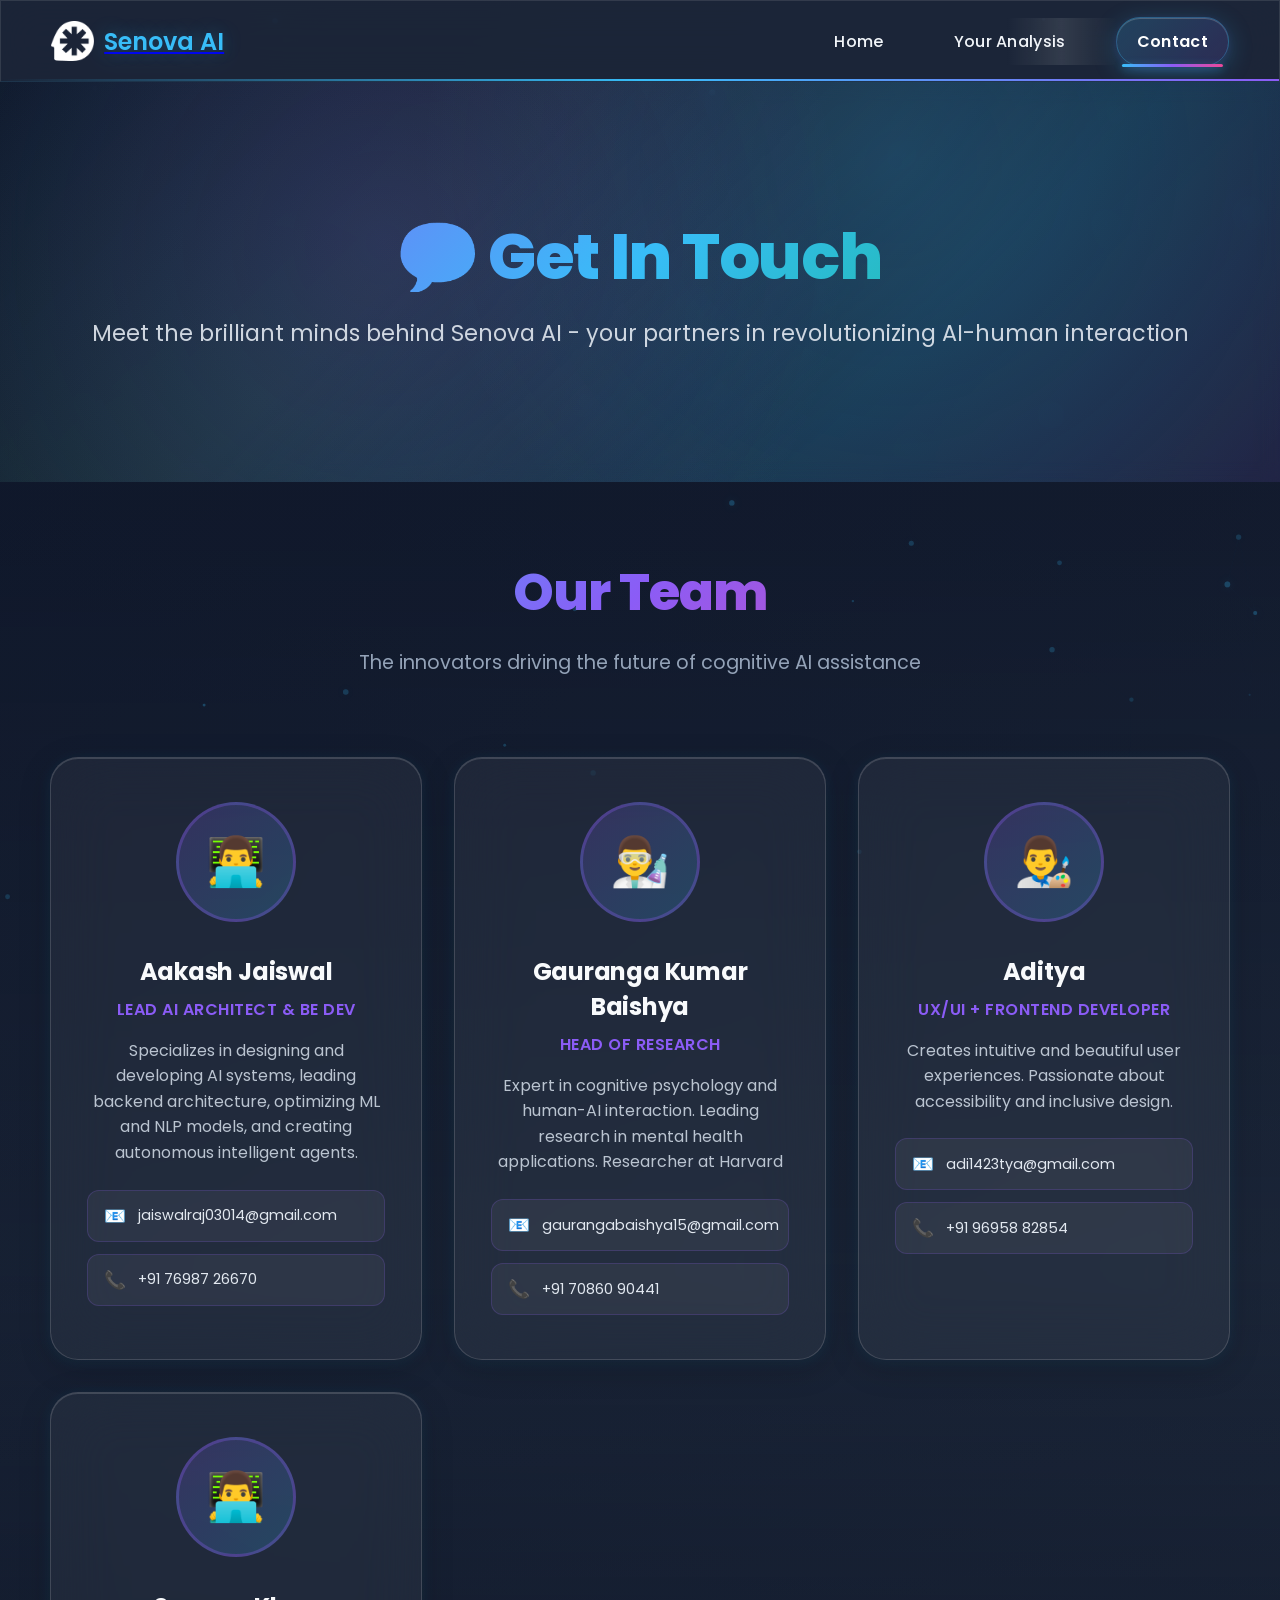
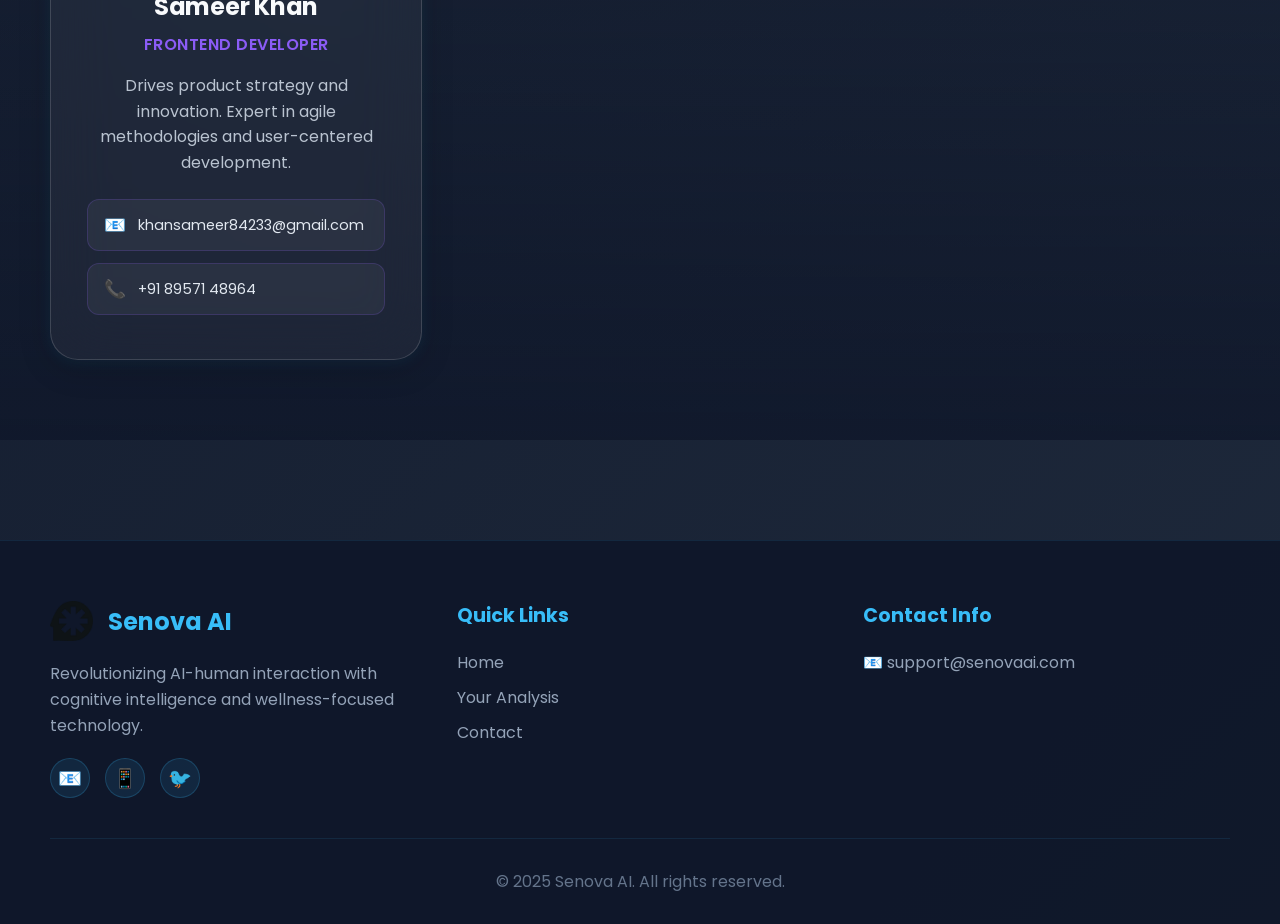
==== commit 387bb043: "Refactor HTML structure and enhance navigation in contact, dashboard, and index pages; update CSS fo" ====
--- a/contact.html
+++ b/contact.html
@@ -17,10 +17,13 @@
   <!-- Navigation -->
   <header>
     <nav class="navbar glass-effect">
+      
+      <a href="index.html">
       <div class="nav-brand">
-        <img src="assets/logo.png" alt="Senova AI Logo" class="logo">
-        <span class="brand-text">Senova AI</span>
-      </div>
+          <img src="assets/logo.png" alt="Senova AI Logo" class="logo" />
+          <span class="brand-text">Senova AI</span>
+        </div>
+      </a>
       <ul class="nav-menu">
         <li><a href="index.html" class="nav-link">Home</a></li>
         <li><a href="dashboard.html" class="nav-link">Your Analysis</a></li>
--- a/css/style.css
+++ b/css/style.css
@@ -1,5 +1,5 @@
 
-Skip to main content
+/* Skip to main content
 Keyboard shortcuts
 Accessibility feedback
 Drive
@@ -24,7 +24,7 @@
 
 Aditya
 3:45 AMAditya
-69 KB
+69 KB */
 /* Reset and Base Styles */
 * {
   margin: 0;
@@ -667,6 +667,13 @@
   letter-spacing: -0.02em;
   line-height: 1.2;
 }
+.section-title1 {
+  font-size: 3.2rem;
+  font-weight: 800;
+  margin-bottom: 24px;
+  letter-spacing: -0.02em;
+  line-height: 1.2;
+}
 
 .section-subtitle {
   font-size: 1.2rem;
